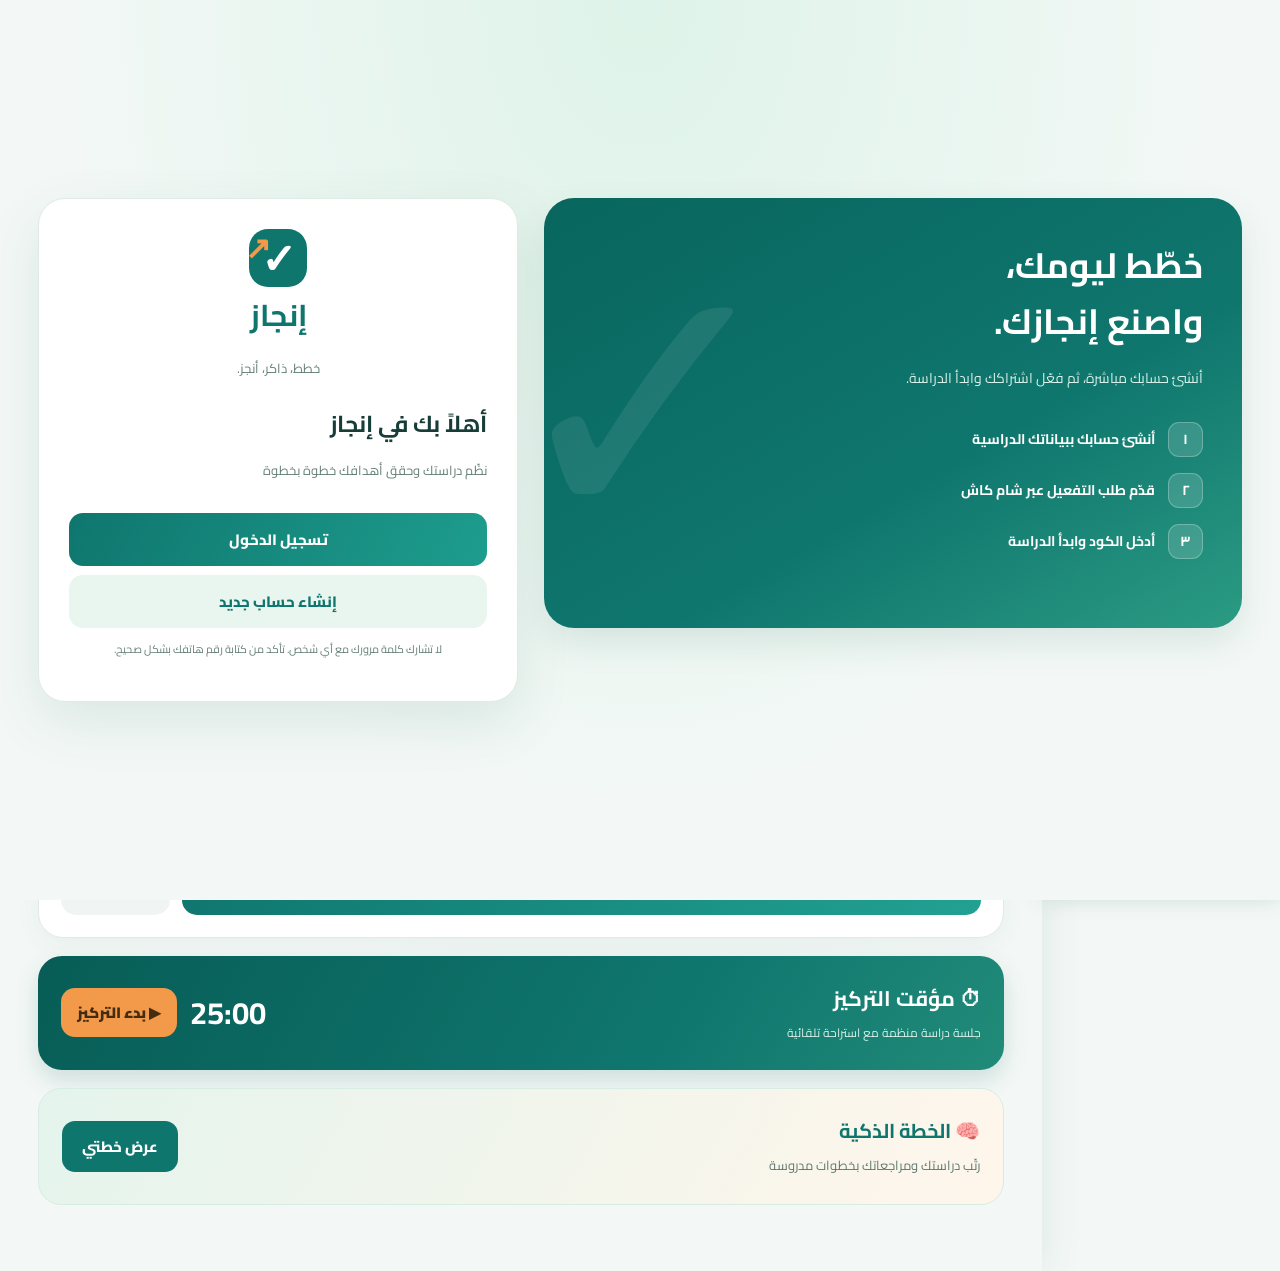
==== student/index.html @ 904d285f "Replace student username and email fields with Syrian +963 phone and remove confirm password" ====
<!doctype html>
<html lang="ar" dir="rtl"><head><meta charset="utf-8"><meta name="viewport" content="width=device-width,initial-scale=1"><meta name="theme-color" content="#0F766E"><title>إنجاز — الطلاب</title><link rel="preconnect" href="https://fonts.googleapis.com"><link rel="preconnect" href="https://fonts.gstatic.com" crossorigin><link href="https://fonts.googleapis.com/css2?family=Cairo:wght@400;500;600;700;800;900&display=swap" rel="stylesheet"><style>
:root{--green:#0f766e;--dark:#064c48;--orange:#f2994a;--bg:#f3f8f6;--ink:#173c38;--muted:#718783;--line:#e5eeea}*{box-sizing:border-box}body{margin:0;background:var(--bg);color:var(--ink);font-family:Cairo,Tahoma,sans-serif}button,input,select{font:inherit}button{cursor:pointer}button:disabled{opacity:.55;cursor:not-allowed}.shell{max-width:1180px;margin:auto;padding-bottom:112px}.hero{background:linear-gradient(128deg,#063f43,#0f766e 72%,#178b7e);color:white;padding:26px 28px 112px;position:relative;overflow:hidden;border-radius:0 0 42px 42px}.hero:before,.hero:after{content:"";position:absolute;border:1px solid #ffffff1c;border-radius:50%;width:340px;height:340px;left:-100px;top:-185px}.hero:after{width:240px;height:240px;left:12%;top:95px}.hero-top,.hero-mid,.section-head,.task,.nav,.nav-item,.quick,.quick-card,.stats,.stat-cell,.actions,.brand,.top-actions{display:flex;align-items:center}.hero-top,.hero-mid,.section-head{justify-content:space-between}.hero-top{position:relative;z-index:1}.brand{gap:12px}.brand-mark{width:60px;height:60px;background:#ffffff17;border-radius:17px;display:grid;place-items:center}.brand-mark svg{width:48px;height:48px}.brand h1{font-size:32px;line-height:1.1;margin:0;font-weight:900}.brand p{margin:2px 0 0;font-size:12px;color:#d6f4ed}.top-actions{gap:10px}.round-btn{width:43px;height:43px;border:1px solid #ffffff42;background:#ffffff1c;color:white;border-radius:15px;font-size:21px;position:relative}.dot{position:absolute;top:8px;right:9px;width:8px;height:8px;background:#ff785e;border-radius:50%}.hero-mid{position:relative;z-index:1;margin-top:26px}.hero-mid h2{font-size:24px;margin:0}.hero-mid p{margin:4px 0 0;color:#d6eee8;font-size:14px}.hero-illus{font-size:62px;filter:drop-shadow(0 7px 8px #003b3a66)}.content{padding:0 22px}.stats-card{position:relative;margin:-80px 0 22px;background:white;border-radius:26px;box-shadow:0 15px 40px #003f3a16;padding:25px 18px;display:grid;grid-template-columns:1.2fr repeat(3,1fr);align-items:center;gap:10px}.progress{display:flex;align-items:center;gap:15px}.ring{--p:0;background:conic-gradient(var(--green) calc(var(--p)*1%),#e5f0ed 0);width:105px;height:105px;flex-shrink:0;border-radius:50%;display:grid;place-items:center}.ring:before{content:attr(data-label);width:79px;height:79px;border-radius:50%;background:white;display:grid;place-items:center;color:var(--green);font-size:23px;font-weight:900}.progress strong{font-size:16px}.stat-cell{flex-direction:column;justify-content:center;border-right:1px solid var(--line);gap:2px}.stat-cell strong{font-size:26px;color:var(--dark)}.stat-cell span{font-size:12px;color:var(--muted)}.quick{gap:13px;margin:22px 0}.quick-card{border:0;flex:1;min-width:0;border-radius:22px;padding:17px 12px;gap:12px;text-align:right;color:var(--ink);box-shadow:0 6px 16px #184c4410}.quick-card .emoji{width:48px;height:48px;border-radius:15px;display:grid;place-items:center;background:#ffffffaa;font-size:24px}.quick-card b{font-size:15px}.quick-card small{display:block;font-size:11px;color:#5e7771}.blue{background:#e8f1ff}.mint{background:#e3f5e9}.peach{background:#fff0df}.lavender{background:#f0eaff}.panel{background:white;border-radius:25px;padding:23px;box-shadow:0 6px 23px #184c440d;margin-bottom:18px}.section-head{gap:10px;margin-bottom:17px}.section-head h2{margin:0;font-size:20px}.text-btn{background:none;border:0;color:#7459c6;font-size:13px;font-weight:800}.subline{color:var(--muted);font-size:13px;margin:0 0 13px}.task{gap:12px;padding:12px 0;border-bottom:1px solid #eef3f1}.task-icon{width:43px;height:43px;display:grid;place-items:center;border-radius:13px;background:#e9f3f1;font-size:21px}.task-body{flex:1;min-width:0}.task-body b{display:block;font-size:14px}.task-body small{color:var(--muted);font-size:11px}.pill{font-size:10px;color:#307eb2;background:#e8f4ff;padding:5px 9px;border-radius:99px;white-space:nowrap}.pill.review{color:#bf7339;background:#fff0df}.check{width:22px;height:22px;accent-color:var(--green);cursor:pointer}.actions{gap:12px;margin-top:19px}.primary,.secondary{border:0;border-radius:15px;padding:13px 18px;font-weight:800}.primary{background:linear-gradient(110deg,#7960d8,#9d78e5);color:white;flex:1}.secondary{background:#f0f5f3;color:var(--green)}.smart{background:linear-gradient(110deg,#07514f,#128779);border-radius:23px;color:white;padding:23px;display:flex;align-items:center;justify-content:space-between;gap:16px;margin-bottom:22px}.smart h2{margin:0;font-size:20px}.smart p{margin:4px 0;color:#d9f3ee;font-size:13px}.smart button{background:white;color:var(--green);border:0;padding:11px 20px;border-radius:13px;font-weight:800;white-space:nowrap}.nav{position:fixed;z-index:10;bottom:12px;left:50%;transform:translateX(-50%);max-width:920px;width:calc(100% - 24px);background:#064e49;border-radius:22px;padding:10px;box-shadow:0 10px 35px #053c3b4a;justify-content:space-around}.nav-item{border:0;background:none;color:#c8e2db;flex-direction:column;gap:2px;min-width:0;padding:5px 8px;border-radius:12px;font-size:11px}.nav-item i{font-style:normal;font-size:22px}.nav-item.active{color:#ffb56d;background:#ffffff12}.hidden{display:none!important}.page-head{display:flex;justify-content:space-between;align-items:center;gap:12px;margin:18px 0}.page-head h2{margin:0}.back{background:#e3eeea;color:var(--green);border:0;border-radius:12px;padding:8px 13px}.subjects-grid{display:grid;grid-template-columns:repeat(2,minmax(0,1fr));gap:14px}.subject-card{background:white;border:1px solid var(--line);border-radius:20px;padding:20px;text-align:right;box-shadow:0 4px 14px #184c440a}.subject-card b{display:block;font-size:18px}.subject-card small{color:var(--muted)}.bar{height:9px;background:#e8f1ed;border-radius:9px;overflow:hidden;margin-top:14px}.bar span{display:block;height:100%;background:var(--green);border-radius:9px}.empty{padding:22px;text-align:center;color:var(--muted);background:#f6faf8;border-radius:15px}.field{width:100%;padding:12px;border:1px solid #d7e6df;border-radius:13px;margin:7px 0;background:white}.auth{max-width:480px;margin:24px auto}.auth .primary{width:100%;background:var(--green)}.auth .secondary{width:100%}.message{padding:12px;border-radius:12px;color:#a5372d;background:#fff1ef;margin:12px 0}.info{font-size:12px;color:var(--muted)}.notice{background:#fff8eb;border:1px solid #f4dfbd;border-radius:14px;padding:13px;font-size:13px;color:#8a6532;margin-bottom:16px}.tag{display:inline-block;background:#e8f5ef;color:var(--green);border-radius:8px;padding:3px 8px;font-size:11px}.lesson-actions{display:flex;gap:8px;align-items:center}.mini{border:0;background:var(--green);color:white;padding:8px 12px;border-radius:10px;font-size:12px}.timer{text-align:center;font-size:56px;font-weight:900;color:var(--green);font-variant-numeric:tabular-nums}.timer-actions{display:flex;gap:8px;justify-content:center}.timer-actions button{flex:1;max-width:200px}.mini-select{max-width:100%;padding:8px;border:1px solid var(--line);border-radius:10px;background:white}.more-grid{display:grid;gap:12px}.more-grid button{text-align:right;background:white;border:1px solid var(--line);padding:15px;border-radius:15px;color:var(--ink)}@media(max-width:720px){.hero{padding:18px 18px 110px;border-radius:0 0 30px 30px}.brand h1{font-size:27px}.hero-mid h2{font-size:19px}.hero-illus{font-size:43px}.content{padding:0 14px}.stats-card{grid-template-columns:repeat(3,1fr);padding:18px 10px;gap:16px}.progress{grid-column:1/-1;justify-content:center}.stat-cell{border-right:0;border-left:1px solid var(--line)}.stat-cell:last-child{border:0}.stat-cell strong{font-size:21px}.quick{gap:8px}.quick-card{flex-direction:column;text-align:center;padding:12px 4px;gap:5px;border-radius:16px}.quick-card .emoji{width:39px;height:39px;font-size:20px}.quick-card b{font-size:11px}.quick-card small{font-size:9px}.panel{padding:17px}.smart{padding:17px}.smart h2{font-size:17px}.smart button{padding:10px}.nav-item{padding:5px 2px;font-size:9px}.nav-item i{font-size:19px}}@media(max-width:390px){.quick-card b{font-size:10px}.smart{flex-wrap:wrap}.subjects-grid{grid-template-columns:1fr}}
body.dark-mode{--bg:#142a29;--ink:#e9f4ef;--muted:#a5bbb4;--line:#36534d;background:#142a29;color:#e9f4ef}body.dark-mode .panel,body.dark-mode .stats-card,body.dark-mode .subject-card,body.dark-mode .more-grid button{background:#213c38;color:#e9f4ef;border-color:#36534d}body.dark-mode .ring:before{background:#213c38}body.dark-mode .empty{background:#29443f;color:#b7cbc3}body.dark-mode .stat-cell strong{color:#e9f4ef}body.dark-mode .task{border-color:#36534d}body.dark-mode .secondary{background:#33544e;color:#d2f4e8}body.dark-mode .field{background:#29443f;color:#e9f4ef}

/* Enjaz design system — faithful structure, official emerald/orange palette */
:root{--green:#0F766E;--dark:#075b55;--orange:#F2994A;--bg:#F3F8F6;--ink:#183b38;--muted:#718983;--line:#dfeae6}
body{background:radial-gradient(ellipse at 50% 0,#e4f3ed 0,#f3f8f6 60%);font-size:15px}
.shell{max-width:780px;min-height:100vh;background:transparent;padding-bottom:120px}
.hero{background:linear-gradient(132deg,#075e58,#0F766E 58%,#198e7e);padding:20px 28px 45px;border-radius:0 0 36px 36px;min-height:218px;overflow:visible}
.hero:before,.hero:after{pointer-events:none}
.hero-top{height:62px;justify-content:center}
.hero-top .brand{position:absolute;left:50%;transform:translateX(-50%);flex-direction:row;gap:8px;white-space:nowrap}
.brand-mark{width:46px;height:46px;background:none}
.brand-mark svg{width:43px;height:43px}
.brand h1{font-size:31px}
.brand p{font-size:10px}
.top-actions{width:100%;justify-content:space-between;flex-direction:row}
.round-btn{background:#ffffff22;border:1px solid #ffffff36;border-radius:14px;width:45px;height:45px;box-shadow:0 4px 14px #064f4733}
.hero-mid{margin-top:24px;gap:12px;min-height:115px}
.hero-mid .progress{order:0;flex:0 0 auto;gap:0}
.hero-mid .progress>div:last-child{display:none}
.hero-mid .ring{width:124px;height:124px;background:conic-gradient(var(--orange) calc(var(--p)*1%),#ffffff40 0);box-shadow:0 0 0 9px #ffffff12}
.hero-mid .ring:before{width:98px;height:98px;background:#ffffff;color:var(--green);font-size:29px}
.hero-copy{flex:1;text-align:center}
.hero-mid h2{font-size:25px;line-height:1.5}
.hero-mid p{font-size:12px}
.hero-illus{order:2;font-size:62px}
.content{padding:0 18px}
.stats-card{margin:-16px 0 18px;border-radius:24px;padding:20px 12px;grid-template-columns:repeat(3,1fr);box-shadow:0 8px 25px #075b5519;border:1px solid #e2eee8;position:relative}
.stat-cell{border-right:0;border-left:1px solid var(--line)}
.stat-cell:last-child{border-left:0}
.stat-cell strong{color:var(--green);font-size:26px}
.stat-cell span{font-size:12px}
.quick{gap:10px;display:grid;grid-template-columns:repeat(4,minmax(0,1fr));margin:18px 0}
.quick-card{display:flex;flex-direction:column;justify-content:center;text-align:center;gap:7px;min-height:108px;padding:12px 6px;border-radius:21px;border:1px solid #ffffff;box-shadow:0 5px 14px #075b550d}
.quick-card .emoji{width:44px;height:44px;font-size:23px}
.quick-card b{font-size:13px}
.quick-card small{font-size:10px}
.blue{background:#e7f3fb}.mint{background:#e3f5ec}.peach{background:#fff1df}.lavender{background:#eaf4f0}
.panel{border:1px solid #e1eae8;border-radius:25px;box-shadow:0 7px 24px #0b564b0e;padding:22px;margin-bottom:18px}
.section-head h2{color:var(--green);font-size:22px}
.text-btn{color:var(--green)}
.today-metrics{display:grid;grid-template-columns:repeat(3,minmax(0,1fr));gap:9px;margin:14px 0 16px}
.today-metric{background:#e6f6ee;padding:13px 6px;border-radius:16px;text-align:center;color:#096b53}
.today-metric:nth-child(2){background:#e5f2fc;color:#1676a3}
.today-metric:nth-child(3){background:#fff0e2;color:#aa6c2a}
.today-metric strong{display:block;font-size:25px;line-height:1.3}
.today-metric span{font-size:12px}
.task{gap:11px;padding:15px 9px;border-radius:16px;border:1px solid #e9efed;margin-bottom:10px;background:#f8fbfa;flex-wrap:wrap}
.task-icon{background:#e1f2ed;color:var(--green)}
.task-body b{font-size:15px}
.task-body small{font-size:12px}
.pill{background:#e3f5ed;color:var(--green)}
.pill.review{background:#fff0df;color:#9b622c}
.primary{background:linear-gradient(110deg,#0F766E,#22a193)}
.focus-banner{background:linear-gradient(120deg,#075d56,#0f766e 65%,#218b79);border-radius:24px;color:white;padding:23px;display:flex;align-items:center;justify-content:space-between;gap:15px;margin:18px 0;box-shadow:0 10px 25px #075b5528}
.focus-banner h2{margin:0;font-size:21px}
.focus-banner p{margin:3px 0;font-size:12px;color:#d7f1e8}
.focus-actions{display:flex;align-items:center;gap:13px}
.focus-actions strong{font-size:31px;white-space:nowrap}
.focus-actions button{border:0;background:var(--orange);color:#432c0f;padding:10px 16px;border-radius:14px;font-weight:900;white-space:nowrap}
.smart{background:linear-gradient(120deg,#e4f4ed,#fff6eb);color:var(--green);border:1px solid #d7ece3}
.smart p{color:#5d7970}.smart button{background:var(--green);color:white}
.nav{bottom:0;width:100%;max-width:780px;border-radius:25px 25px 0 0;padding:13px 10px calc(13px + env(safe-area-inset-bottom));background:linear-gradient(110deg,#07534e,#0F766E);box-shadow:0 -5px 24px #064c4838;gap:3px}
.nav-item{flex:1;gap:4px;min-height:65px;border-radius:17px;color:#e2f6ef;font-size:12px;font-weight:800;justify-content:center}
.nav-item i{width:27px;height:27px;display:block}
.nav-item svg{width:27px;height:27px}
.nav-item.active{color:white;background:linear-gradient(130deg,#e89a4c,#f2aa5f);box-shadow:0 3px 12px #082f2b30}
.nav-item.active svg{stroke:#fff}
body[data-page="home"] .hero{background:linear-gradient(160deg,#e9f6f0,#f7fbf9);color:var(--green);border-radius:0 0 36px 36px}
body[data-page="home"] .brand h1{color:var(--green)}
body[data-page="home"] .brand p{color:#60857b}
body[data-page="home"] .round-btn{color:var(--green);background:#fff;border-color:#e2efe9}
body[data-page="home"] .hero-mid p{color:#5e8478}
body[data-page="home"] .ring{box-shadow:0 0 0 9px #0f766e0c;background:conic-gradient(var(--green) calc(var(--p)*1%),#dbe9e5 0)}
body[data-page="home"] .hero-mid{margin-top:32px}
body:not([data-page="home"]) .hero-mid{min-height:72px;margin-top:16px}
body:not([data-page="home"]) .hero-mid .progress{display:none}
body:not([data-page="home"]) .hero-copy{text-align:right}
body:not([data-page="home"]) .hero-illus{font-size:42px}
body:not([data-page="home"]) .hero{min-height:195px}
body:not([data-page="home"]) .content{margin-top:-15px;position:relative}
body:not([data-page="home"]) .page-head{display:none}
.page-head h2{color:var(--green)}
.subjects-grid{display:grid;grid-template-columns:1fr;gap:13px}
.subject-card{width:100%;display:grid;grid-template-columns:68px 1fr 38px;align-items:center;gap:7px 13px;min-height:115px;border-radius:24px;padding:15px 18px;border:1px solid #e2eae8}
.subject-card>span:first-child{grid-row:1/3;display:grid;place-items:center;width:62px;height:62px;background:#e1f3ec;border-radius:17px}
.subject-card b{grid-column:2;grid-row:1;font-size:19px}
.subject-card small{grid-column:2;grid-row:2;font-size:12px}
.subject-card .bar{grid-column:2/4;grid-row:3;margin:2px 0 0;height:11px}
.subject-card:after{content:'‹';grid-column:3;grid-row:1/3;font-size:35px;color:var(--green)}
.subject-card:nth-child(4n+2)>span:first-child{background:#e8f3ff}
.subject-card:nth-child(4n+3)>span:first-child{background:#fff0df}
.subject-card:nth-child(4n+4)>span:first-child{background:#e7f6ee}
.subject-card .bar span{background:linear-gradient(90deg,var(--orange),var(--green))}
.panel h3{font-size:19px;color:var(--green)}
.mini{background:var(--green)}
.settings-list{display:grid;gap:12px}
.setting-row{width:100%;display:flex;align-items:center;gap:13px;text-align:right;background:white;border:1px solid #e3ece9;border-radius:20px;padding:16px 14px;color:var(--ink);box-shadow:0 4px 15px #0b564b10}
.setting-row .setting-icon{width:49px;height:49px;display:grid;place-items:center;background:#e8f6ef;color:var(--green);font-size:24px;border-radius:16px}
.setting-row .setting-content{flex:1}
.setting-row b{font-size:17px;display:block}
.setting-row small{font-size:12px;color:var(--muted)}
.setting-row .chevron{font-size:27px;color:var(--green)}
.setting-row:nth-child(3n+2) .setting-icon{background:#fff0df;color:#ba7228}
.setting-row:nth-child(3n+3) .setting-icon{background:#e6f1fb;color:#2879a5}
.settings-logout{width:100%;padding:15px;margin-top:14px;border-radius:16px;border:1px solid #f1c8bf;background:#fff0ee;color:#ae4034;font-size:17px;font-weight:800}
.review-tabs,.plan-tabs{display:grid;grid-template-columns:repeat(2,1fr);gap:8px;background:#eaf2ef;border-radius:17px;padding:6px;margin-bottom:18px}
.plan-tabs{grid-template-columns:repeat(3,1fr)}
.review-tabs button,.plan-tabs button{border:0;background:transparent;border-radius:13px;padding:11px 5px;font-weight:800;color:var(--muted)}
.review-tabs button.selected,.plan-tabs button.selected{background:var(--green);color:white}
.review-card{background:#fff;border:1px solid #e0ebe7;border-right:5px solid var(--green);border-radius:21px;padding:17px;margin-bottom:13px;box-shadow:0 5px 14px #064c4810}
.review-card h3{margin:0 0 5px;color:var(--ink)}
.review-card p{font-size:12px;color:var(--muted);margin:2px 0 12px}
.review-card .review-card-actions{display:flex;gap:9px;align-items:center;flex-wrap:wrap}
.review-card .review-card-actions select{flex:1;min-width:145px}
.review-card .mini{flex:1;min-width:100px}
.stats-overview{display:grid;grid-template-columns:repeat(2,1fr);gap:12px;margin-bottom:18px}
.stats-tile{background:#e3f4ec;border-radius:21px;padding:18px;text-align:center}
.stats-tile:nth-child(2){background:#e5f2fc}
.stats-tile:nth-child(3){background:#fff0e1}
.stats-tile:nth-child(4){background:#edf4ed}
.stats-tile b{display:block;font-size:28px;color:var(--green)}
.stats-tile small{font-size:12px;color:var(--ink)}
.week-bars{display:flex;align-items:end;gap:9px;height:145px;padding:12px 5px 0;border-bottom:2px solid #d6e7df}
.week-bar{flex:1;display:flex;flex-direction:column;align-items:center;justify-content:end;height:100%;gap:5px}
.week-bar .column{background:linear-gradient(0deg,#0F766E,#f2aa5f);border-radius:9px 9px 0 0;width:65%;min-height:5px}
.week-bar small{font-size:10px;white-space:nowrap}
@media(min-width:780px){.shell{box-shadow:0 0 40px #0a58491b}.nav{border-radius:24px 24px 0 0}}
@media(max-width:560px){.hero{padding:13px 16px 36px;min-height:205px}.hero-top{height:54px}.brand-mark{width:38px;height:38px}.brand-mark svg{width:35px;height:35px}.brand h1{font-size:25px}.brand p{font-size:8px}.round-btn{width:41px;height:41px}.hero-mid{gap:7px;margin-top:23px}.hero-mid .ring{width:89px;height:89px}.hero-mid .ring:before{width:68px;height:68px;font-size:20px}.hero-mid h2{font-size:19px}.hero-mid p{font-size:10px}.hero-illus{font-size:44px}.content{padding:0 12px}.stats-card{padding:14px 7px}.stat-cell strong{font-size:21px}.stat-cell span{font-size:10px}.panel{padding:17px}.task{padding:12px 8px}.task-body b{font-size:13px}.task-body small{font-size:11px}.quick-card{min-height:92px;padding:10px 2px}.quick-card .emoji{width:38px;height:38px}.quick-card b{font-size:11px}.quick-card small{font-size:9px}.focus-banner{padding:15px;flex-wrap:wrap}.focus-banner h2{font-size:18px}.focus-actions strong{font-size:24px}.nav{padding:10px 4px calc(10px + env(safe-area-inset-bottom))}.nav-item{font-size:10px;padding:5px 2px;min-height:60px}.nav-item svg{width:23px;height:23px}.nav-item i{width:23px;height:23px}.setting-row b{font-size:15px}.setting-row small{font-size:11px}}
@media(max-width:360px){.hero-illus{font-size:32px}.hero-mid .ring{width:77px;height:77px}.hero-mid .ring:before{width:59px;height:59px}.hero-mid h2{font-size:16px}.nav-item{font-size:9px}}
body.dark-mode .setting-row,body.dark-mode .review-card{background:#213c38;border-color:#36534d;color:#e9f4ef}
body.dark-mode .review-card h3,body.dark-mode .setting-row b{color:#e9f4ef}
body.dark-mode .task{background:#29443f}
</style><style id="student-auth-style">
#authGate{position:fixed;inset:0;z-index:1000;background:linear-gradient(155deg,#e8f6ef,#f8fbfa);display:flex;align-items:center;justify-content:center;padding:18px;overflow:auto}
#authGate.hidden{display:none}
.auth-card{width:min(100%,440px);background:#fff;border-radius:26px;padding:28px 22px;box-shadow:0 18px 55px #0f766e22;text-align:right}
.auth-card h1{text-align:center;color:#0f766e;margin:0}.auth-card p{text-align:center;color:#647f76;font-size:13px}
.auth-card label{display:block;margin-top:12px;font-weight:800;font-size:13px}
.auth-card input,.auth-card select{width:100%;padding:12px;border:1px solid #d5e5df;border-radius:12px;background:#fff;margin-top:5px}
.auth-card button{border:0;border-radius:12px;padding:12px;font-weight:800}
.auth-primary{background:#0f766e;color:#fff;width:100%;margin-top:18px}
.auth-switch{background:#e9f5ef;color:#0f766e;width:100%;margin-top:9px}
#authError{color:#b53e36;font-size:13px;min-height:20px}
</style><style id="enjaz-android-responsive">
/* Android phone layout and accessibility corrections */
html{width:100%;max-width:100%;overflow-x:clip;-webkit-text-size-adjust:100%}
body{width:100%;min-width:0;max-width:100%;overflow-x:clip}
.shell,.content,.panel,.stats-card,.task,.quick,.smart,.page-head,.hero,.hero-top,.hero-mid{min-width:0;max-width:100%}
input,textarea,select{max-width:100%;min-width:0;font-size:16px}
button{touch-action:manipulation;min-height:40px}
.table-wrap{max-width:100%;overflow-x:auto;-webkit-overflow-scrolling:touch}
.nav{bottom:calc(8px + env(safe-area-inset-bottom,0px));max-width:calc(100vw - 16px);width:calc(100% - 16px);gap:2px;padding:7px 4px}
.nav-item{flex:1 1 0;padding:7px 2px;min-width:0;white-space:normal;line-height:1.4}
.nav-item i{font-size:21px}
.shell{padding-bottom:calc(108px + env(safe-area-inset-bottom,0px))}
#authGate{padding:calc(12px + env(safe-area-inset-top,0px)) 12px calc(12px + env(safe-area-inset-bottom,0px));align-items:safe center}
.auth-card{max-height:calc(100dvh - 24px);overflow-y:auto;overscroll-behavior:contain}
@media(max-width:600px){
.hero{border-radius:0 0 25px 25px}
.hero-top,.hero-mid{gap:8px}
.top-actions{gap:5px;flex-shrink:0}
.brand{min-width:0;gap:6px}
.brand h1{font-size:clamp(20px,6vw,26px)}
.brand p{font-size:10px}
.round-btn{width:38px;height:38px;flex-shrink:0}
.stats-card{grid-template-columns:repeat(3,minmax(0,1fr));gap:8px;margin-top:-32px}
.progress{grid-column:1/-1}
.stat-cell{min-width:0;text-align:center}
.stat-cell strong{font-size:clamp(17px,5vw,23px)}
.stat-cell span{font-size:10px;overflow-wrap:anywhere}
.quick{display:grid;grid-template-columns:repeat(2,minmax(0,1fr));gap:9px}
.quick-card{width:100%;min-width:0}
.quick-card small,.task-body small{overflow-wrap:anywhere}
.smart{flex-wrap:wrap}
.smart button{white-space:normal}
.subjects-grid{grid-template-columns:repeat(2,minmax(0,1fr))}
.actions{flex-wrap:wrap}
.page-head{flex-wrap:wrap}
}
@media(max-width:360px){.subjects-grid{grid-template-columns:1fr}.nav-item{font-size:10px}}
</style>
<style id="enjaz-mobile-fit-v2">
/* Phone-first sizing without changing student data or navigation logic. */
html{font-size:16px;text-size-adjust:100%;-webkit-text-size-adjust:100%}
body{overflow-wrap:break-word}
@media(max-width:600px){
.shell{width:100%;max-width:100%;padding-bottom:calc(105px + env(safe-area-inset-bottom,0px))}
.hero{width:100%;padding:14px clamp(12px,4vw,20px) 48px}
.hero-top,.hero-mid{min-width:0;gap:8px}
.brand{min-width:0;gap:8px}
.brand h1{font-size:clamp(21px,6vw,27px)}
.brand p{font-size:clamp(9px,2.6vw,12px)}
.top-actions{flex:0 0 auto;gap:6px}
.hero-mid h2{font-size:clamp(18px,5vw,24px);line-height:1.45}
.hero-mid p{font-size:clamp(11px,3vw,14px)}
.content{width:100%;padding-inline:clamp(10px,3.5vw,16px)}
.stats-card{width:100%;grid-template-columns:repeat(3,minmax(0,1fr));gap:8px;padding:14px 10px;margin-top:-30px}
.progress{grid-column:1/-1;min-width:0}
.stat-cell{min-width:0}
.stat-cell strong{font-size:clamp(18px,5vw,24px)}
.stat-cell span{font-size:clamp(10px,2.7vw,12px)}
.panel,.review-card{width:100%;max-width:100%;padding:clamp(14px,4vw,20px);border-radius:19px}
.section-head h2,.panel h3{font-size:clamp(17px,4.6vw,21px)}
.quick{display:grid;grid-template-columns:repeat(2,minmax(0,1fr));gap:10px}
.quick-card{min-width:0;width:100%;padding:12px 8px}
.quick-card b{font-size:clamp(12px,3.3vw,15px)}
.quick-card small{font-size:clamp(10px,2.7vw,12px)}
.task,.focus-banner,.smart{min-width:0;max-width:100%}
.task-body{min-width:0}
.task-body b{overflow-wrap:anywhere}
.subjects-grid{grid-template-columns:minmax(0,1fr)}
.subject-card{grid-template-columns:clamp(48px,14vw,68px) minmax(0,1fr) 22px;gap:8px;padding:13px}
.subject-card>span:first-child{width:100%;height:auto;aspect-ratio:1}
.subject-card b{font-size:clamp(15px,4.3vw,19px);overflow-wrap:anywhere}
.setting-row{min-width:0;padding:13px 11px}
.setting-row .setting-content{min-width:0}
.nav{position:fixed;left:8px;right:8px;bottom:calc(6px + env(safe-area-inset-bottom,0px));transform:none!important;width:calc(100% - 16px);max-width:none;box-sizing:border-box;padding:7px 4px;gap:2px;direction:rtl;justify-content:space-between;overflow:hidden}
.nav-item{min-width:0;min-height:56px;font-size:clamp(9px,2.6vw,12px);line-height:1.35}
.nav-item svg{width:clamp(20px,5.7vw,26px);height:clamp(20px,5.7vw,26px)}
}
@media(max-width:360px){.top-actions{gap:3px}.round-btn{width:35px;height:35px}.brand-mark{width:34px;height:34px}}
</style><style id="enjaz-desktop-layout-v1">
/* Desktop-only student workspace. Mobile layout stays unchanged. */
@media (min-width: 1100px) {
  body { overflow-x: hidden; }
  .shell { max-width: none; width: calc(100% - 238px); margin: 0 238px 0 0; padding-bottom: 44px; min-height: 100vh; }
  .hero { border-radius: 0 0 32px 32px; padding-inline: clamp(28px,4vw,76px); }
  .content { max-width: 1450px; margin-inline: auto; padding-inline: clamp(24px,3vw,52px); }
  .nav { position: fixed !important; inset: 0 0 0 auto !important; right: 0 !important; left: auto !important; bottom: 0 !important; top: 0 !important; transform: none !important; width: 238px !important; max-width: 238px !important; height: 100vh; border-radius: 0; display: flex; flex-direction: column; align-items: stretch; justify-content: flex-start; gap: 8px; padding: 38px 13px; overflow-y: auto; }
  .nav:before { content: 'إنجاز'; display: block; text-align: center; color: white; font-size: 29px; font-weight: 900; margin-bottom: 28px; }
  .nav-item { display: flex; flex-direction: row; justify-content: flex-start; gap: 13px; width: 100%; min-height: 53px; padding: 11px 16px; text-align: right; font-size: 14px; }
  .nav-item i { display: inline-flex; align-items: center; justify-content: center; width: 27px; }
  .nav-item:hover { background: #ffffff1c; color: white; }
  .subjects-grid { grid-template-columns: repeat(3,minmax(0,1fr)); }
}
@media (min-width: 1500px) {
  .subjects-grid { grid-template-columns: repeat(4,minmax(0,1fr)); }
}
</style><style>
.auth-card{width:min(100%,530px);max-height:calc(100dvh - 28px);overflow-y:auto;padding:28px 26px;scrollbar-width:thin}
.auth-card h2{text-align:center;font-size:21px;color:#174f49;margin:15px 0 10px}.auth-stage.hidden,#authRegisterFields.hidden,#authPhoneBox.hidden,#authLegacyBox.hidden,#authLegacyToggle.hidden{display:none!important}
.enjaz-auth-logo{text-align:center}.enjaz-auth-symbol{display:inline-flex;align-items:center;justify-content:center;position:relative;background:#e4f5ed;color:#0f766e;border-radius:23px;width:65px;height:65px;font-size:42px;font-weight:900}
.enjaz-auth-symbol i{position:absolute;left:-4px;top:-10px;font-style:normal;color:#f2994a;font-size:31px}
.auth-avatar{margin:12px auto 8px;width:74px;height:74px;border-radius:50%;background:#e8f6ef;display:grid;place-items:center;font-size:36px}
.auth-phone{display:flex;align-items:center;gap:10px;direction:ltr;background:#fbfdfc;border:1px solid #d7e6df;border-radius:13px;padding:0 13px;min-height:47px}
.auth-phone:focus-within{border-color:#0f766e;box-shadow:0 0 0 3px #0f766e17}
.auth-phone .country-code{color:#0f766e;font-weight:800;white-space:nowrap;font-size:15px;direction:ltr}
#authGate .auth-card .auth-phone input{min-width:0;flex:1;border:0;background:transparent;box-shadow:none;outline:none;direction:ltr;text-align:left;letter-spacing:.6px;padding-left:0}
.auth-phone-hint{font-size:11px!important;color:#61736d;margin:4px 0 12px}
.auth-legacy-toggle{border:0;background:transparent;color:#0f766e;text-decoration:underline;font-size:12px;margin:2px 0 8px;cursor:pointer}
.auth-two{display:grid;grid-template-columns:1fr 1fr;gap:12px}.auth-password{display:flex;align-items:center;gap:7px}.auth-password input{min-width:0;flex:1}.auth-password button,.payment-number button{border:0;background:#e5f5ed;color:#0f766e;border-radius:10px;padding:10px}
.auth-error{color:#b42318!important;min-height:19px}.auth-back{background:transparent!important;color:#667c75;width:100%;margin-top:8px}.auth-disclaimer{font-size:11px!important}
#subscriptionGate{position:fixed;inset:0;z-index:1100;background:linear-gradient(145deg,#e8f6ef,#fff9f0);display:flex;align-items:center;justify-content:center;padding:14px;overflow:auto}
#subscriptionGate.hidden{display:none}.payment-card{text-align:right}.payment-card label{display:block;margin-top:14px;font-weight:800}.payment-price{background:#e6f6ef;color:#08695d;padding:14px;border-radius:13px;text-align:center;font-weight:900}
.payment-number{display:flex;align-items:center;justify-content:space-between;gap:12px;background:#f3f8f6;padding:12px;border-radius:12px;direction:ltr}
.payment-number strong{overflow-wrap:anywhere}.payment-qr{display:block;max-width:230px;max-height:230px;margin:15px auto;border-radius:13px;object-fit:contain}.payment-status{background:#fff7e8;padding:12px;border-radius:12px}
.payment-help{font-size:12px!important}
</style>
<style id="enjaz-registration-published-design">
/* Registration/activation visual system adapted from the approved standalone preview.
   Real student authentication and subscription APIs remain unchanged. */
#authGate{display:grid;grid-template-columns:minmax(0,1fr) minmax(340px,480px);align-content:center;align-items:start;gap:26px;max-width:none;padding:clamp(16px,3vw,46px);background:radial-gradient(ellipse at 50% 0%,#def3e9,#f3f8f6 66%);overflow-y:auto}
#authGate .auth-journey{grid-column:1;grid-row:1;background:linear-gradient(150deg,#08665e,#0f766e 60%,#2b9b83);color:#fff;border-radius:30px;padding:clamp(24px,3vw,42px);min-height:430px;position:relative;overflow:hidden;box-shadow:0 15px 36px #0a55431c}
#authGate .auth-journey:after{content:'✓';position:absolute;bottom:-100px;left:-45px;font-size:350px;opacity:.08;pointer-events:none}
#authGate .auth-journey h2{font-size:clamp(25px,3vw,35px);line-height:1.6;margin:0 0 15px;color:#fff}
#authGate .auth-journey p{font-size:14px;color:#d7f2e9;line-height:2;max-width:560px}
#authGate .auth-journey-steps{display:grid;gap:16px;margin-top:30px}
#authGate .auth-journey-step{display:flex;align-items:center;gap:13px;font-weight:700;font-size:14px}
#authGate .auth-journey-step span{display:grid;place-items:center;width:35px;height:35px;flex:0 0 35px;background:#ffffff25;border:1px solid #ffffff40;border-radius:11px}
#authGate>.auth-card{grid-column:2;grid-row:1;width:100%;max-width:480px;margin:auto;max-height:calc(100dvh - 52px);padding:30px;border:1px solid #dfebe5;border-radius:27px;box-shadow:0 20px 55px #0a55431a}
#authGate .enjaz-auth-logo{margin-bottom:22px}
#authGate .enjaz-auth-symbol{background:#0f766e;color:#fff;border-radius:19px;width:58px;height:58px}
#authGate .auth-card h2{text-align:right;color:#173d39;font-size:23px;margin:8px 0 12px}
#authGate .auth-card p{line-height:1.85}
#authGate .auth-card input,#authGate .auth-card select{background:#fbfdfc;border:1px solid #d7e6df;border-radius:13px;min-height:47px}
#authGate .auth-card input:focus,#authGate .auth-card select:focus{outline:none;border-color:#0f766e;box-shadow:0 0 0 3px #0f766e17}
#authGate .auth-primary,#subscriptionGate .auth-primary{background:linear-gradient(115deg,#0f766e,#1d9d8d);border-radius:14px;min-height:48px}
#authGate .auth-switch,#subscriptionGate .auth-switch{border-radius:14px;min-height:46px}
#authGate .auth-avatar{width:65px;height:65px}
#authGate #authVerifyCode{font-size:25px;text-align:center;letter-spacing:9px;direction:ltr}
#authGate #authWelcome{text-align:right}
#authGate #authWelcome p{text-align:right}
#subscriptionGate{background:radial-gradient(ellipse at 50% 0%,#def3e9,#f3f8f6 66%)}
#subscriptionGate>.auth-card{width:min(100%,540px);border:1px solid #dfebe5;border-radius:27px;box-shadow:0 20px 55px #0a55431a}
#subscriptionGate .payment-price{font-size:21px;border-radius:16px;padding:19px}
#subscriptionGate .payment-number{border:1px solid #dfebe5;border-radius:14px}
#subscriptionGate .payment-status{border:1px solid #f4dfbd;line-height:1.8}
@media(max-width:850px){#authGate{display:flex;flex-direction:column;align-items:center;justify-content:flex-start;gap:16px;padding:14px;overflow-y:auto}#authGate .auth-journey{width:100%;max-width:530px;min-height:0;padding:20px 24px;border-radius:20px}#authGate .auth-journey h2{font-size:21px;margin-bottom:3px}#authGate .auth-journey p{font-size:12px;margin:0}#authGate .auth-journey-steps{display:none}#authGate>.auth-card{max-height:none;overflow:visible;width:100%;max-width:530px}}
@media(max-width:470px){#authGate{padding:10px 10px 20px}#authGate .auth-journey{display:none}#authGate>.auth-card{padding:22px 17px;border-radius:21px;max-height:none}#authGate .auth-two{grid-template-columns:repeat(2,minmax(0,1fr));gap:8px}#authGate .auth-card h2{font-size:20px}}
</style></head><body><div id="authGate">
  <aside class="auth-journey" aria-label="خطوات الانضمام إلى إنجاز"><h2>خطّط ليومك،<br>واصنع إنجازك.</h2><p>أنشئ حسابك مباشرة، ثم فعّل اشتراكك وابدأ الدراسة.</p><div class="auth-journey-steps"><div class="auth-journey-step"><span>١</span>أنشئ حسابك ببياناتك الدراسية</div><div class="auth-journey-step"><span>٢</span>قدّم طلب التفعيل عبر شام كاش</div><div class="auth-journey-step"><span>٣</span>أدخل الكود وابدأ الدراسة</div></div></aside>
  <div class="auth-card">
    <div class="enjaz-auth-logo"><span class="enjaz-auth-symbol">✓<i>↗</i></span><h1>إنجاز</h1><p>خطط، ذاكر، أنجز.</p></div>
    <div id="authWelcome" class="auth-stage"><h2>أهلاً بك في إنجاز</h2><p>نظّم دراستك وحقق أهدافك خطوة بخطوة</p><button class="auth-primary" onclick="showAuthStage('login')">تسجيل الدخول</button><button class="auth-switch" onclick="showAuthStage('register')">إنشاء حساب جديد</button></div>
    <div id="authEntry" class="auth-stage hidden">
      <h2 id="authTitle">تسجيل دخول الطالب</h2>
      <form id="authForm" onsubmit="submitStudentAuth(event)">
        <div id="authRegisterFields" class="hidden">
          <div class="auth-avatar" aria-hidden="true">👤</div>
          <label for="authFullName">الاسم الكامل *</label><input id="authFullName" maxlength="150" autocomplete="name" placeholder="الاسم الثلاثي أو الكامل">
          <div class="auth-two"><div><label for="authGender">الجنس *</label><select id="authGender"><option value="">اختر الجنس</option><option value="male">ذكر</option><option value="female">أنثى</option></select></div><div><label for="authBirthYear">سنة الميلاد *</label><select id="authBirthYear"><option value="">اختر السنة</option></select></div></div>
          <label for="authGovernorate">المحافظة *</label><select id="authGovernorate"><option value="">اختر المحافظة</option><option>دمشق</option><option>ريف دمشق</option><option>حلب</option><option>حمص</option><option>حماة</option><option>اللاذقية</option><option>طرطوس</option><option>إدلب</option><option>درعا</option><option>السويداء</option><option>القنيطرة</option><option>دير الزور</option><option>الرقة</option><option>الحسكة</option></select>
          <label for="authSchool">اسم المدرسة أو المعهد (اختياري)</label><input id="authSchool" maxlength="180" placeholder="اسم المدرسة أو المعهد">
          <label for="authGrade">الصف الدراسي *</label><select id="authGrade"><option value="ninth">الصف التاسع</option><option value="bac_science">البكالوريا العلمي</option><option value="bac_literature">البكالوريا الأدبي</option></select>
        </div>
        <div id="authPhoneBox"><label for="authPhone">رقم الهاتف السوري *</label><div class="auth-phone"><span class="country-code" aria-label="مفتاح سوريا">+963</span><input id="authPhone" type="tel" inputmode="tel" autocomplete="tel-national" placeholder="9XXXXXXXX" maxlength="18" dir="ltr" required></div><p class="auth-phone-hint">أدخل رقم الموبايل السوري، مثال: 9XXXXXXXX (بدون الصفر الأول).</p></div>
        <div id="authLegacyBox" class="hidden"><label for="authLegacyUsername">اسم المستخدم للحساب القديم *</label><input id="authLegacyUsername" autocomplete="username" maxlength="40"></div>
        <button id="authLegacyToggle" type="button" class="auth-legacy-toggle" onclick="toggleLegacyStudentLogin()">عندك حساب قديم باسم مستخدم؟</button>
        <label for="authPassword">كلمة المرور *</label><div class="auth-password"><input id="authPassword" type="password" autocomplete="current-password" minlength="6" required><button type="button" onclick="togglePassword('authPassword',this)">إظهار</button></div>
        <p id="authError" role="alert" class="auth-error"></p><button class="auth-primary" id="authSubmit" type="submit">تسجيل الدخول</button>
      </form>
      <button class="auth-switch" type="button" onclick="showAuthStage(registering?'login':'register')" id="authSwitch">إنشاء حساب جديد</button>
      <button class="auth-back" onclick="showAuthStage('welcome')">العودة إلى البداية</button>
    </div>
    <p class="auth-disclaimer">لا تشارك كلمة مرورك مع أي شخص. تأكد من كتابة رقم هاتفك بشكل صحيح.</p>
  </div>
</div>
<div id="subscriptionGate" class="hidden">
  <div class="auth-card payment-card"><div class="enjaz-auth-logo"><span class="enjaz-auth-symbol">✓<i>↗</i></span><h1>إنجاز</h1></div><h2>تفعيل الاشتراك</h2>
    <p>بعد دفع قيمة الاشتراك عبر شام كاش، اطلب الكود وأرسل صورة إشعار الحوالة إلى واتساب الإدارة.</p>
    <div class="payment-price" id="paymentPrice">جاري تحميل سعر الاشتراك...</div>
    <label>رقم حساب شام كاش</label><div class="payment-number"><strong id="shamCashNumber">—</strong><button onclick="copyShamCash()">نسخ</button></div>
    <div id="shamQrWrap" class="hidden"><img id="shamQrImage" alt="رمز QR لحساب شام كاش" class="payment-qr"></div>
    <p id="studentActivationStatus" class="payment-status">جاري تحميل حالة الاشتراك...</p>
    <button class="auth-primary" id="requestActivationBtn" onclick="requestStudentActivation()">طلب كود التفعيل عبر واتساب</button>
    <p class="payment-help">تُفتح رسالة جاهزة على واتساب. أرفق صورة إشعار الحوالة وأرسلها للإدارة، ثم انتظر الكود.</p>
    <label for="activationCode">كود التفعيل المستلم عبر واتساب</label><input id="activationCode" placeholder="أدخل كود التفعيل" autocomplete="off">
    <button class="auth-switch" onclick="redeemStudentCode()">تفعيل الاشتراك</button>
    <p id="activationError" role="alert" class="auth-error"></p>
    <button class="auth-back" onclick="studentLogout()">تسجيل الخروج</button>
  </div>
</div><div class="shell"><header class="hero"><div class="hero-top"><div class="brand"><div class="brand-mark"><svg viewBox="0 0 64 64" aria-label="شعار إنجاز"><path d="M45 12A24 24 0 1 0 55 27" fill="none" stroke="white" stroke-width="6" stroke-linecap="round"/><path d="M19 32l10 10L51 18" fill="none" stroke="white" stroke-width="6" stroke-linecap="round" stroke-linejoin="round"/><path d="M45 13h11v11" fill="none" stroke="#f2994a" stroke-width="7" stroke-linecap="round" stroke-linejoin="round"/></svg></div><div><h1>إنجاز</h1><p>خطط، ذاكر، أنجز.</p></div></div><div class="top-actions"><button class="round-btn" aria-label="الإشعارات" onclick="go('notifications')">♧<span class="dot"></span></button><button class="round-btn" aria-label="الإعدادات" onclick="go('settings')">⚙</button></div></div><div class="hero-mid"><div class="progress"><div id="ring" class="ring" style="--p:0" data-label="0%"></div><div><strong>إنجاز المنهاج</strong><div class="info">خطوة بخطوة نحو هدفك</div></div></div><div class="hero-copy"><h2>مرحباً بك 👋</h2><p>متابعة مميزة في رحلتك الدراسية</p></div><div class="hero-illus" aria-hidden="true">📚🎓</div></div></header><div class="content"><div id="notice" class="notice hidden"></div><div id="home"><div class="stats-card"><div class="stat-cell"><strong id="completed">0</strong><span>درس منجز</span></div><div class="stat-cell"><strong id="remaining">0</strong><span>درس متبقٍ</span></div><div class="stat-cell"><strong id="hours">0</strong><span>ساعة دراسة</span></div></div><div class="quick"><button class="quick-card blue" onclick="go('subjects')"><span class="emoji">📖</span><span><b>المواد</b><small>دروسي</small></span></button><button class="quick-card mint" onclick="go('reviews')"><span class="emoji">🔄</span><span><b>المراجعات</b><small id="reviewCount">المستحقة</small></span></button><button class="quick-card peach" onclick="go('stats')"><span class="emoji">📊</span><span><b>التحصيلات</b><small>تقدمي</small></span></button><button class="quick-card lavender" onclick="go('dates')"><span class="emoji">📅</span><span><b>التواريخ المهمة</b><small>مواعيدي</small></span></button></div><section class="panel"><div class="section-head"><h2>📅 خطة اليوم</h2><button class="text-btn" onclick="go('plan')">عرض الخطة كاملة ←</button></div><p class="subline" id="planSummary">الدروس الجديدة والمراجعات المستحقة</p><div class="today-metrics"><div class="today-metric"><strong id="metricTotal">0</strong><span>مهام اليوم</span></div><div class="today-metric"><strong id="metricFresh">0</strong><span>دروس جديدة</span></div><div class="today-metric"><strong id="metricReview">0</strong><span>مراجعات</span></div></div><div id="todayTasks" class="empty">جارٍ تجهيز خطة دراستك.</div><div class="actions"><button class="primary" onclick="go('timer')">▶ بدء جلسة دراسة</button><button class="secondary" onclick="go('timer')">⏱ المؤقت</button></div></section><section class="focus-banner"><div><h2>⏱ مؤقت التركيز</h2><p>جلسة دراسة منظمة مع استراحة تلقائية</p></div><div class="focus-actions"><strong id="focusTime">25:00</strong><button onclick="go('timer')">▶ بدء التركيز</button></div></section><section class="smart"><div><h2>🧠 الخطة الذكية</h2><p>رتّب دراستك ومراجعاتك بخطوات مدروسة</p></div><button onclick="go('plan')">عرض خطتي</button></section></div><div id="subpage" class="hidden"><div class="page-head"><h2 id="pageTitle"></h2><button class="back" onclick="go('home')">العودة للرئيسية ←</button></div><div id="pageBody"></div></div></div></div><nav class="nav" aria-label="القائمة الرئيسية"><button class="nav-item active" data-nav="home" onclick="go('home')"><i><svg viewBox="0 0 24 24" fill="none" stroke="currentColor" stroke-width="1.9" stroke-linecap="round" stroke-linejoin="round" aria-hidden="true"><path d="m3 10 9-7 9 7v10a1 1 0 0 1-1 1h-5v-7H9v7H4a1 1 0 0 1-1-1z"/></svg></i><span>الرئيسية</span></button><button class="nav-item" data-nav="subjects" onclick="go('subjects')"><i><svg viewBox="0 0 24 24" fill="none" stroke="currentColor" stroke-width="1.9" stroke-linecap="round" stroke-linejoin="round" aria-hidden="true"><path d="M12 7v14M3 18V5a2 2 0 0 1 2-2h5a2 2 0 0 1 2 2v16H5a2 2 0 0 1-2-3Zm18 0V5a2 2 0 0 0-2-2h-5a2 2 0 0 0-2 2v16h7a2 2 0 0 0 2-3Z"/></svg></i><span>المواد</span></button><button class="nav-item" data-nav="plan" onclick="go('plan')"><i><svg viewBox="0 0 24 24" fill="none" stroke="currentColor" stroke-width="1.9" stroke-linecap="round" stroke-linejoin="round" aria-hidden="true"><rect x="3" y="5" width="18" height="16" rx="2"/><path d="M7 3v4m10-4v4M3 10h18m-13 5 3 3 5-5"/></svg></i><span>الخطة الذكية</span></button><button class="nav-item" data-nav="reviews" onclick="go('reviews')"><i><svg viewBox="0 0 24 24" fill="none" stroke="currentColor" stroke-width="1.9" stroke-linecap="round" stroke-linejoin="round" aria-hidden="true"><path d="M3 11a9 9 0 0 1 15.5-6.3L21 7M21 3v4h-4M21 13a9 9 0 0 1-15.5 6.3L3 17m0 4v-4h4"/></svg></i><span>المراجعات</span></button><button class="nav-item" data-nav="stats" onclick="go('stats')"><i><svg viewBox="0 0 24 24" fill="none" stroke="currentColor" stroke-width="1.9" stroke-linecap="round" stroke-linejoin="round" aria-hidden="true"><path d="M3 3v18h18M7 16v-5m5 5V7m5 9V5"/></svg></i><span>التحصيلات</span></button></nav><script>window.ENGAZ_API_URL="https://engaz-preview-api.onrender.com";</script><script src="../shared.js"></script><script>
let subjects=[],reviews=[],stats={total:0,completed:0},preview=false,active='home',timerEnd=0,timerInterval=null,seconds=25*60,breakMode=false;
const el=id=>document.getElementById(id);const safe=x=>esc(x??'');const today=()=>new Date().toLocaleDateString('en-CA');const storeKey='engazLocalPreviewV2';
function saveLocal(){try{localStorage.setItem(storeKey,JSON.stringify({subjects,reviews}))}catch(e){note('تعذر حفظ التقدم على هذا الجهاز')}}
function loadLocal(){try{return JSON.parse(localStorage.getItem(storeKey)||'null')}catch(e){return null}}
function addDays(days){let d=new Date();d.setDate(d.getDate()+days);return d.toLocaleDateString('en-CA')+'T12:00:00'}
function refreshLocal(){stats={total:subjects.reduce((n,s)=>n+s.lessons.length,0),completed:subjects.reduce((n,s)=>n+s.lessons.filter(l=>l.completed).length,0)};renderHome();if(active!=='home')go(active)}
function resetLocal(){if(!confirm('هل تريد مسح التقدم التجريبي المحفوظ على هذا الجهاز؟'))return;localStorage.removeItem(storeKey);demo();note('تمت إعادة ضبط التجربة المحلية')}
function note(s){el('notice').textContent=s;el('notice').classList.remove('hidden');setTimeout(()=>el('notice')?.classList.add('hidden'),6500)}
function demo(){preview=true;const saved=loadLocal();subjects=saved?.subjects||[{id:1,title:'الرياضيات',lessons:[{id:1,title:'المعادلات',completed:false},{id:2,title:'الهندسة',completed:false},{id:4,title:'الأعداد الحقيقية',completed:false}]},{id:2,title:'الفيزياء',lessons:[{id:3,title:'المجال الكهربائي',completed:false},{id:5,title:'الحركة التوافقية',completed:false},{id:8,title:'الطاقة',completed:false}]},{id:3,title:'الكيمياء',lessons:[{id:6,title:'التوازن الكيميائي',completed:false},{id:7,title:'المحاليل والتركيز',completed:false},{id:9,title:'الأكسدة والاختزال',completed:false}]},{id:4,title:'علم الأحياء',lessons:[{id:10,title:'الخلية',completed:false},{id:11,title:'الوراثة',completed:false}]},{id:5,title:'اللغة العربية',lessons:[{id:12,title:'النحو',completed:false},{id:13,title:'البلاغة',completed:false}]},{id:6,title:'اللغة الإنجليزية',lessons:[{id:14,title:'القواعد',completed:false},{id:15,title:'المفردات',completed:false}]}];reviews=saved?.reviews||[];refreshLocal();go('home')}
let smartToday=null,studySeconds=0;
async function load(){try{[subjects,stats,reviews]=await Promise.all([api('/api/subjects'),api('/api/stats'),api('/api/reviews')]);try{smartToday=await api('/api/plan/today?hours='+encodeURIComponent(cfg.hours))}catch(e){smartToday=null}try{studySeconds=(await api('/api/study-sessions/stats')).total_seconds||0}catch(e){studySeconds=0}preview=false;renderHome();if(active!=='home')go(active)}catch(e){if(String(e.message).includes('الاشتراك غير مفعل')){el('subscriptionGate').classList.remove('hidden');await loadStudentActivation()}else note('تعذر تحميل البيانات: '+e.message)}}
function pending(){return reviews.filter(r=>!r.completed_at)}
function due(){return pending().filter(r=>r.due_at.slice(0,10)<=today())}
function renderHome(){let p=stats.total?Math.round(100*stats.completed/stats.total):0;el('ring').style.setProperty('--p',p);el('ring').dataset.label=p+'%';el('completed').textContent=stats.completed;el('remaining').textContent=Math.max(0,stats.total-stats.completed);el('hours').textContent=(studySeconds/3600).toFixed(1);el('reviewCount').textContent=due().length+' مستحقة';let fresh=(typeof cfg!=='undefined'&&cfg.mode==='manual'?upcoming():subjects.flatMap(s=>s.lessons.filter(l=>!l.completed).map(l=>({...l,subject:s.title}))).slice(0,Math.max(1,Math.floor(typeof cfg!=='undefined'?cfg.hours:3))));if(smartToday&&cfg.mode!=='manual')fresh=smartToday.new_lessons.map(l=>({...l,subject:l.subject}));let rs=smartToday&&cfg.mode!=='manual'?smartToday.reviews.map(r=>({...r,lesson_title:r.title,subject_title:r.subject})):due().slice(0,3);el('planSummary').textContent='دروس جديدة ومراجعات مستحقة حسب تقدمك';el('metricFresh').textContent=fresh.length;el('metricReview').textContent=rs.length;el('metricTotal').textContent=fresh.length+rs.length;let rows=[...fresh.map(l=>taskRow(l.title,l.subject,false,l.id)),...rs.map(r=>taskRow(r.lesson_title,r.subject_title,true,r.lesson_id,r.stage))];el('todayTasks').className=rows.length?'':'empty';el('todayTasks').innerHTML=rows.join('')||'لا توجد مهام مستحقة حالياً.'}
function taskRow(title,subject,isReview,id,stage){return '<div class="task"><span class="task-icon">'+(isReview?'🔄':'📘')+'</span><div class="task-body"><b>'+safe(title)+'</b><small>'+safe(subject)+'</small></div><span class="pill '+(isReview?'review':'')+'">'+(isReview?'مراجعة':'درس جديد')+'</span><input class="check" type="checkbox" aria-label="إنهاء المهمة" onchange="'+(isReview?'reviewPrompt('+id+','+stage+')':'complete('+id+')')+'"></div>'}
async function complete(id){if(preview){let lesson=subjects.flatMap(s=>s.lessons).find(l=>l.id===id);if(!lesson||lesson.completed)return;lesson.completed=true;lesson.completed_at=new Date().toISOString();reviews.push({lesson_id:id,stage:1,subject_title:subjects.find(s=>s.lessons.some(l=>l.id===id)).title,lesson_title:lesson.title,due_at:addDays(3),completed_at:null,rating:null});saveLocal();refreshLocal();note('تم حفظ الدرس على جهازك، والمراجعة الأولى بعد 3 أيام.');return}try{await api('/api/lessons/'+id+'/complete',{method:'POST'});await load();note('تم تسجيل دراسة الدرس وإضافته للمراجعة.')}catch(e){note(e.message);renderHome()}}
function reviewPrompt(id,stage){go('reviews');let box=el('rating-'+id+'-'+stage);if(box)box.focus()}
async function rate(id,stage){if(preview){let r=reviews.find(x=>x.lesson_id===id&&x.stage===stage&&!x.completed_at);if(!r)return;let rating=el('rating-'+id+'-'+stage)?.value;if(!rating)return;r.rating=rating;r.completed_at=new Date().toISOString();if(stage===1){let days={'لم أتذكر':3,'تذكرت بصعوبة':5,'تذكرت معظم المعلومات':7,'أتقنت الدرس':10}[rating];reviews.push({...r,stage:2,due_at:addDays(days),completed_at:null,rating:null})}saveLocal();refreshLocal();note(stage===1?'تمت المراجعة، وحُدد موعد المراجعة الثانية.':'اكتملت مراجعتا الدرس.');return}try{let rating=el('rating-'+id+'-'+stage).value;await api('/api/reviews/'+id+'/'+stage+'/complete',{method:'POST',body:JSON.stringify({rating})});await load();note('تم حفظ المراجعة.')}catch(e){note(e.message)}}

const pageHeader={home:['مرحباً بك','لنواصل إنجاز خطتك اليوم ✨','📚🎓'],subjects:['المواد','جميع موادك الدراسية وتقدمك فيها','📚'],plan:['الخطة الذكية','خطة دراسية تناسب وقتك ومستواك','🎯'],reviews:['المراجعات','مراجعة متباعدة لتعزيز حفظك وإتقانك','📚'],stats:['التحصيلات','تقدمك وإنجازاتك الدراسية','📈'],settings:['الإعدادات','تحكم بتجربتك الدراسية','⚙️'],timer:['مؤقت التركيز','دراسة مركزة واستراحة منظمة','⏳'],dates:['التواريخ المهمة','المواعيد الرسمية الخاصة بصفك','📅'],notifications:['الإشعارات','آخر التحديثات والتنبيهات','🔔'],more:['المزيد','إعدادات وخدمات إنجاز','⚙️']};
function subjectIcon(title){return /رياض/.test(title)?'🧮':/فيزي/.test(title)?'⚛️':/كيمي/.test(title)?'⚗️':/أحياء|علوم/.test(title)?'🧬':/عرب/.test(title)?'🪶':/إنجلي/.test(title)?'🔤':'📚'}
function syncHeader(page){let k=page.startsWith('subject-')?'subjects':page;let h=pageHeader[k]||pageHeader.settings;document.body.dataset.page=k;document.querySelector('.hero-copy h2').textContent=h[0];document.querySelector('.hero-copy p').textContent=h[1];document.querySelector('.hero-illus').textContent=h[2]}

const titles={subjects:'المواد الدراسية',reviews:'المراجعات الذكية',plan:'الخطة الذكية',stats:'التحصيلات',dates:'التواريخ المهمة',timer:'مؤقت الدراسة',more:'المزيد',notifications:'الإشعارات'};
function go(page){syncHeader(page);if(['plan','reviews','stats','dates','settings'].includes(page)){specialGo(page);return}active=page;el('home').classList.toggle('hidden',page!=='home');el('subpage').classList.toggle('hidden',page==='home');document.querySelectorAll('[data-nav]').forEach(b=>b.classList.toggle('active',b.dataset.nav===page));if(page==='home'){window.scrollTo(0,0);return}el('pageTitle').textContent=titles[page]||'المادة';let body='';if(page==='subjects'){body=subjects.length?'<div class="subjects-grid">'+subjects.map((s,i)=>{let done=s.lessons.filter(l=>l.completed).length,p=s.lessons.length?Math.round(done*100/s.lessons.length):0;return '<button class="subject-card" onclick="go(\'subject-'+s.id+'\')"><span style="font-size:30px">'+subjectIcon(s.title)+'</span><b>'+safe(s.title)+'</b><small>'+done+' من '+s.lessons.length+' دروس • '+p+'%</small><div class="bar"><span style="width:'+p+'%"></span></div></button>'}).join('')+'</div>':'<div class="empty">لم تُضف مواد بعد من لوحة الإدارة.</div>'}
else if(page.startsWith('subject-')){let s=subjects.find(x=>String(x.id)===page.slice(8));el('pageTitle').textContent=s?s.title:'المادة';body=s?'<section class="panel">'+(s.lessons.map(l=>'<div class="task"><span class="task-icon">📖</span><div class="task-body"><b>'+safe(l.title)+'</b><small>'+(l.completed?'تمت الدراسة • في نظام المراجعة':'لم يُدرس بعد')+'</small></div>'+(l.completed?'<span class="tag">✓ منجز</span>':'<button class="mini" onclick="complete('+l.id+')">تمت الدراسة</button>')+'</div>').join('')||'<div class="empty">لا توجد دروس بعد.</div>')+'</section>':'<div class="empty">المادة غير موجودة.</div>'}
else if(page==='reviews'){body='<section class="panel"><p class="subline">المراجعات المستحقة والمتأخرة تظهر أولاً.</p>'+(pending().sort((a,b)=>a.due_at.localeCompare(b.due_at)).map(r=>'<div class="task"><span class="task-icon">🔄</span><div class="task-body"><b>'+safe(r.lesson_title)+'</b><small>'+safe(r.subject_title)+' • مراجعة '+r.stage+' • '+safe(r.due_at.slice(0,10))+'</small><select class="mini-select" id="rating-'+r.lesson_id+'-'+r.stage+'"><option value="لم أتذكر">لم أتذكر</option><option value="تذكرت بصعوبة">تذكرت بصعوبة</option><option value="تذكرت معظم المعلومات">تذكرت معظم المعلومات</option><option value="أتقنت الدرس">أتقنت الدرس</option></select></div><button class="mini" onclick="rate('+r.lesson_id+','+r.stage+')">إكمال</button></div>').join('')||'<div class="empty">لا توجد مراجعات معلّقة.</div>')+'</section>'}
else if(page==='plan'){body='<section class="panel"><h3>مهام اليوم</h3><p class="subline">عرض الدروس غير المنجزة والمراجعات المستحقة وفق البيانات المتاحة.</p>'+el('todayTasks').innerHTML+'</section><div class="notice">الجدولة اليومية حسب الساعات والأولويات ما زالت قيد التطوير؛ تظهر هنا الدروس والمراجعات المتاحة.</div>'}
else if(page==='stats'){body='<section class="panel"><h3>تقدمك الدراسي</h3><p>الدروس المنجزة: <b>'+stats.completed+'</b></p><p>إجمالي الدروس: <b>'+stats.total+'</b></p><p>المراجعات المعلقة: <b>'+pending().length+'</b></p><p class="info">ساعات الدراسة التفصيلية تحتاج إلى ربط نظام المؤقت بالسجل.</p></section>'}
else if(page==='dates'){body='<div class="empty">لا توجد مواعيد معروضة حالياً. ربط تواريخ الإدارة لم يكتمل بعد.</div>'}
else if(page==='notifications'){body='<div class="empty">سجل الإشعارات وربط الإشعارات الفورية قيد التنفيذ.</div>'}
else if(page==='timer'){body='<section class="panel"><h3>⏱ جلسة دراسة</h3><p class="subline">25 دقيقة دراسة، ثم 5 دقائق استراحة.</p><div id="timerDisplay" class="timer">25:00</div><div class="timer-actions"><button class="mini" onclick="startTimer()">بدء / متابعة</button><button class="secondary" onclick="pauseTimer()">إيقاف مؤقت</button><button class="secondary" onclick="resetTimer()">إعادة ضبط</button></div><p class="info">المؤقت يعمل بالوقت الفعلي عند مغادرة الصفحة، لكن تسجيل الساعات بالخادم والانتقال التلقائي الكامل لم يكتمل بعد.</p></section>';setTimeout(updateTimer,0)}
else if(page==='more'){body='<div class="more-grid"><button onclick="go(\'settings\')">⚙ الإعدادات</button><button onclick="go(\'notifications\')">🔔 الإشعارات</button><button onclick="go(\'stats\')">📊 التحصيلات</button><button onclick="go(\'dates\')">📅 التواريخ المهمة</button><button onclick="resetLocal()">🧹 إعادة ضبط التقدم التجريبي</button></div><p class="info">البيانات التجريبية تُحفظ على هذا الجهاز فقط، ولا تتزامن مع لوحة الإدارة حالياً.</p>'}

el('pageBody').innerHTML=body;window.scrollTo(0,0)}
function updateTimer(){let s=timerEnd?Math.max(0,Math.ceil((timerEnd-Date.now())/1000)):seconds;if(timerEnd&&s===0){timerEnd=0;localStorage.removeItem('engazTimerEnd');if(!breakMode&&typeof api==='function'){api('/api/study-sessions',{method:'POST',body:JSON.stringify({duration_seconds:Math.max(1,(typeof cfg!=='undefined'?cfg.study:25)*60)})}).catch(()=>{})}breakMode=!breakMode;seconds=(breakMode?(typeof cfg!=='undefined'?cfg.rest:5):(typeof cfg!=='undefined'?cfg.study:25))*60;note(breakMode?'انتهت الدراسة، حان وقت الاستراحة.':'انتهت الاستراحة، يمكنك بدء الدراسة.')}else seconds=s;let d=el('timerDisplay');if(d)d.textContent=String(Math.floor(seconds/60)).padStart(2,'0')+':'+String(seconds%60).padStart(2,'0')}
function startTimer(){if(!timerEnd){timerEnd=Date.now()+seconds*1000;localStorage.setItem('engazTimerEnd',String(timerEnd));timerInterval=setInterval(updateTimer,1000)}}
function pauseTimer(){if(timerEnd){seconds=Math.max(0,Math.ceil((timerEnd-Date.now())/1000));timerEnd=0;localStorage.removeItem('engazTimerEnd');clearInterval(timerInterval);updateTimer()}}
function resetTimer(){pauseTimer();breakMode=false;seconds=cfg.study*60;updateTimer()}

const configKey='engazSettingsV1', datesKey='engazDateNotesV1',timerKey='engazTimerV1';
let cfg=Object.assign({mode:'smart',hours:3,days:30,reviewDays:15,study:25,rest:5,difficult:[],manual:[],fullReview:false,dark:false},JSON.parse(localStorage.getItem(configKey)||'{}'));
let dateNotes=JSON.parse(localStorage.getItem(datesKey)||'{}');
timerEnd=Number(localStorage.getItem('engazTimerEnd')||0);if(timerEnd){timerInterval=setInterval(updateTimer,1000);updateTimer()}

function saveCfg(){localStorage.setItem(configKey,JSON.stringify(cfg))}
function applyTheme(){document.body.classList.toggle('dark-mode',!!cfg.dark)}
function setConfig(field,val){cfg[field]=val;saveCfg();specialGo('plan')}
function toggleDark(){cfg.dark=!cfg.dark;saveCfg();applyTheme();specialGo('settings')}
function upcoming(){let all=subjects.flatMap(s=>s.lessons.filter(l=>!l.completed).map(l=>({...l,subject:s.title})));if(cfg.mode==='manual'){let ids=cfg.manual.map(Number);return ids.map(id=>all.find(l=>l.id===id)).filter(Boolean)}return all.sort((a,b)=>Number(cfg.difficult.includes(a.subject))*-1-Number(cfg.difficult.includes(b.subject))*-1).slice(0,Math.max(1,Math.floor(cfg.hours)))}
function addManual(id){id=Number(id);if(!cfg.manual.includes(id))cfg.manual.push(id);saveCfg();specialGo('plan')}
function removeManual(id){cfg.manual=cfg.manual.filter(x=>x!==id);saveCfg();specialGo('plan')}
function planBaseView(){let available=subjects.flatMap(s=>s.lessons.filter(l=>!l.completed).map(l=>({...l,subject:s.title})));let estimate=Math.ceil(available.length/Math.max(1,Math.floor(cfg.hours)));let selected=upcoming();return '<section class="panel"><h3>نوع الخطة</h3><div class="actions"><button class="'+(cfg.mode==='smart'?'mini':'secondary')+'" onclick="setConfig(\'mode\',\'smart\')">🧠 ذكية</button><button class="'+(cfg.mode==='manual'?'mini':'secondary')+'" onclick="setConfig(\'mode\',\'manual\')">✍ يدوية</button></div><label>ساعات الدراسة يومياً <b>'+cfg.hours+'</b></label><input class="field" type="range" min="1" max="12" value="'+cfg.hours+'" onchange="setConfig(\'hours\',Number(this.value))"><label>عدد أيام إنهاء المنهاج</label><input class="field" type="number" min="1" max="365" value="'+cfg.days+'" onchange="setConfig(\'days\',Math.max(1,Number(this.value)||1))"><p class="info">التقدير الأولي لإنهاء الدروس المتبقية: '+estimate+' يوم (بحساب تقريبي درس لكل ساعة؛ يحتاج ضبط حسب صعوبة الدروس).</p>'+(cfg.days<estimate?'<div class="notice">المدة المختارة قد تكون غير واقعية. نقترح '+estimate+' يوماً على الأقل حسب الوقت المتاح.</div>':'')+'</section><section class="panel"><h3>مهام الدروس الجديدة</h3><p class="subline">'+(cfg.mode==='manual'?'اختر الدروس بنفسك من المنهاج.':'اقتراح أولي بحسب الساعات المتاحة؛ المراجعات المستحقة لها الأولوية.')+'</p>'+(selected.map(l=>'<div class="task"><span class="task-icon">📘</span><div class="task-body"><b>'+safe(l.title)+'</b><small>'+safe(l.subject)+'</small></div><button class="mini" onclick="complete('+l.id+')">تمت الدراسة</button>'+(cfg.mode==='manual'?'<button class="secondary" onclick="removeManual('+l.id+')">إزالة</button>':'')+'</div>').join('')||'<div class="empty">لا توجد دروس في الخطة.</div>')+(cfg.mode==='manual'?'<label>إضافة درس من المنهاج</label><select class="field" id="manualLesson">'+available.map(l=>'<option value="'+l.id+'">'+safe(l.subject)+' — '+safe(l.title)+'</option>').join('')+'</select><button class="mini" onclick="addManual(Number(el(\'manualLesson\').value))">إضافة للخطة</button>':'')+'</section><section class="panel"><h3>المراجعات المستحقة والمتأخرة</h3>'+(due().map(r=>'<div class="task"><div class="task-body"><b>'+safe(r.lesson_title)+'</b><small>'+safe(r.subject_title)+'</small></div><button class="mini" onclick="go(\'reviews\')">مراجعة</button></div>').join('')||'<p class="subline">لا توجد مراجعات مستحقة.</p>')+'</section>'+(stats.total>0&&stats.completed===stats.total?'<section class="panel"><h3>مراجعة المنهاج كاملاً</h3><label>عدد الأيام</label><input class="field" id="fullDays" type="number" min="1" value="'+cfg.reviewDays+'"><button class="mini" onclick="startFullReview()">بدء دورة المراجعة الشاملة</button></section>':'')+(cfg.fullReview?'<section class="panel"><h3>دورة المراجعة الشاملة</h3><p>المدة: '+cfg.reviewDays+' يوماً</p><p>عدد الدروس: '+stats.total+'</p><p class="info">هذه الدورة مستقلة عن المراجعتين الآليتين.</p></section>':'')}
let planTab='day';
function setPlanTab(v){planTab=v;specialGo('plan')}
function planView(){let pct=stats.total?Math.round(stats.completed*100/stats.total):0;let tabs='<div class="plan-tabs"><button class="'+(planTab==='day'?'selected':'')+'" onclick="setPlanTab(\'day\')">خطة اليوم</button><button class="'+(planTab==='week'?'selected':'')+'" onclick="setPlanTab(\'week\')">خطة الأسبوع</button><button class="'+(planTab==='all'?'selected':'')+'" onclick="setPlanTab(\'all\')">الخطة الكاملة</button></div>';let summary='<section class="panel"><div class="section-head"><div><h3>التقدم العام</h3><strong style="font-size:30px;color:var(--green)">'+pct+'%</strong></div><div class="ring" style="--p:'+pct+';width:80px;height:80px" data-label="'+pct+'%"></div></div><div class="bar"><span style="width:'+pct+'%"></span></div><p class="subline" style="margin-top:12px">عدد الدروس المتبقية: '+(stats.total-stats.completed)+'</p></section>';if(planTab==='day')return summary+tabs+planBaseView();let lessons=subjects.flatMap(s=>s.lessons.filter(l=>!l.completed).map(l=>({...l,subject:s.title})));let perDay=Math.max(1,Math.floor(cfg.hours));if(planTab==='week'){let rows=Array.from({length:7},(_,i)=>{let d=new Date();d.setDate(d.getDate()+i);let ls=lessons.slice(i*perDay,(i+1)*perDay);return '<div class="task"><span class="task-icon">📅</span><div class="task-body"><b>'+d.toLocaleDateString('ar',{weekday:'long',day:'numeric',month:'long'})+'</b><small>'+(ls.length?ls.map(l=>safe(l.title)).join('، '):'لا توجد دروس جديدة مجدولة')+'</small></div></div>'}).join('');return summary+tabs+'<section class="panel"><h3>توزيع أسبوعي مبدئي</h3><p class="subline">عرض تقديري للدروس الجديدة، وتُقدّم المراجعات المستحقة عند التنفيذ.</p>'+rows+'</section><button class="secondary" onclick="setPlanTab(\'day\')">العودة لخطة اليوم</button>'}return summary+tabs+'<section class="panel"><h3>جميع الدروس المتبقية</h3><p class="subline">يمكن تغيير الخطة وساعات الدراسة من خطة اليوم.</p>'+(lessons.map(l=>'<div class="task"><span class="task-icon">'+subjectIcon(l.subject)+'</span><div class="task-body"><b>'+safe(l.title)+'</b><small>'+safe(l.subject)+'</small></div><button class="mini" onclick="complete('+l.id+')">تمت الدراسة</button></div>').join('')||'<div class="empty">أكملت جميع الدروس!</div>')+'</section>'}
function startFullReview(){cfg.reviewDays=Math.max(1,Number(el('fullDays').value)||1);cfg.fullReview=true;saveCfg();specialGo('plan')}
function delayReview(id,stage){let r=reviews.find(x=>x.lesson_id===id&&x.stage===stage&&!x.completed_at);if(!r)return;let v=prompt('أدخل تاريخ المراجعة الجديد YYYY-MM-DD',r.due_at.slice(0,10));if(!v||!/^\d{4}-\d{2}-\d{2}$/.test(v)||!Number.isFinite(Date.parse(v)))return;r.original_due_at??=r.due_at;r.due_at=v+'T12:00:00';saveLocal();specialGo('reviews')}
let reviewTab='today';
function setReviewTab(v){reviewTab=v;specialGo('reviews')}
function reviewsView(){const all=pending().sort((a,b)=>a.due_at.localeCompare(b.due_at));const todayReviews=all.filter(r=>r.due_at.slice(0,10)<=today());const future=all.filter(r=>r.due_at.slice(0,10)>today());const list=reviewTab==='today'?todayReviews:future;return '<section class="panel"><div class="stats-overview"><div class="stats-tile"><b>'+todayReviews.length+'</b><small>مراجعات اليوم والمتأخرة</small></div><div class="stats-tile"><b>'+reviews.filter(r=>r.completed_at).length+'</b><small>إجمالي المراجعات المكتملة</small></div></div></section><div class="review-tabs"><button class="'+(reviewTab==='today'?'selected':'')+'" onclick="setReviewTab(\'today\')">مراجعات اليوم ('+todayReviews.length+')</button><button class="'+(reviewTab==='future'?'selected':'')+'" onclick="setReviewTab(\'future\')">المراجعات القادمة ('+future.length+')</button></div>'+(list.map(r=>'<article class="review-card"><div class="section-head"><div><span class="tag">'+safe(r.subject_title)+'</span><h3>'+safe(r.lesson_title)+'</h3></div><span class="tag">المراجعة '+r.stage+' من 2</span></div><p>📅 الموعد: '+safe(r.due_at.slice(0,10))+(r.original_due_at?' • الموعد الأصلي: '+safe(r.original_due_at.slice(0,10)):'')+'</p><div class="review-card-actions"><select class="mini-select" aria-label="تقييم المراجعة" id="rating-'+r.lesson_id+'-'+r.stage+'"><option>لم أتذكر</option><option>تذكرت بصعوبة</option><option>تذكرت معظم المعلومات</option><option>أتقنت الدرس</option></select><button class="mini" onclick="rate('+r.lesson_id+','+r.stage+')">✓ تمت المراجعة</button><button class="secondary" onclick="delayReview('+r.lesson_id+','+r.stage+')">تأجيل</button></div></article>').join('')||'<section class="panel"><div class="empty">لا توجد مراجعات في هذا القسم حالياً.</div></section>')+'<section class="panel"><h3>سجل المراجعات المكتملة</h3>'+(reviews.filter(r=>r.completed_at).slice().reverse().map(r=>'<div class="task"><span class="task-icon">✓</span><div class="task-body"><b>'+safe(r.lesson_title)+'</b><small>'+safe(r.rating)+' • '+safe(r.completed_at.slice(0,10))+'</small></div></div>').join('')||'<p class="subline">لا توجد مراجعات مكتملة بعد.</p>')+'</section>'}
async function loadStudentNotices(){const target=document.getElementById('studentNoticeList');if(!target)return;try{const rows=await api('/api/notifications');target.innerHTML=rows.length?rows.map(n=>'<div class="panel"><b>'+safe(n.title)+'</b><p>'+safe(n.body)+'</p><small>'+safe(n.created_at.slice(0,10))+'</small> '+(!n.read?'<button class="mini" onclick="markStudentNotice('+n.id+')">تمت القراءة</button>':'✓ مقروء')+'</div>').join(''):'لا توجد إشعارات بعد.'}catch(e){target.textContent=e.message}}
async function markStudentNotice(id){try{await api('/api/notifications/'+id+'/read',{method:'POST'});await loadStudentNotices()}catch(e){note(e.message)}}
async function loadStudentActivation(status){
  const target=el('studentActivationStatus');if(!target)return;
  try{const x=status||await api('/api/activation/status');
    target.textContent=x.active?'اشتراكك مفعّل':x.requests.length?('حالة الطلب: '+({pending:'بانتظار التحقق من الحوالة',approved:'تمت الموافقة؛ أدخل الكود المرسل عبر واتساب',rejected:'مرفوض'}[x.requests[0].status]||x.requests[0].status)+(x.requests[0].reason?' — '+x.requests[0].reason:'')):'لم تطلب كود تفعيل بعد';
    studentPaymentInfo=await api('/api/payment-info');
    el('shamCashNumber').textContent=studentPaymentInfo.sham_cash_number||'لم تُضف الإدارة رقم شام كاش بعد';
    const lockedPrice=x.requests.find(r=>['pending','approved'].includes(r.status))?.price;
    const shownPrice=lockedPrice||studentPaymentInfo.price;
    el('paymentPrice').textContent=shownPrice?'قيمة الاشتراك'+(lockedPrice?' (مثبتة وقت الطلب)':'')+': '+shownPrice.amount.toLocaleString('ar-SY')+' '+shownPrice.currency:'لم تحدد الإدارة سعر الاشتراك بعد';
    el('shamQrWrap').classList.toggle('hidden',!studentPaymentInfo.qr_data_url);
    if(studentPaymentInfo.qr_data_url)el('shamQrImage').src=studentPaymentInfo.qr_data_url;
    el('requestActivationBtn').disabled=x.active;
  }catch(e){target.textContent=e.message||'تعذر تحميل بيانات الدفع'}
}
function copyShamCash(){if(studentPaymentInfo?.sham_cash_number){navigator.clipboard.writeText(studentPaymentInfo.sham_cash_number).then(()=>note('تم نسخ رقم شام كاش')).catch(()=>note('تعذر النسخ'))}}
async function requestStudentActivation(){
  const btn=el('requestActivationBtn');btn.disabled=true;el('activationError').textContent='';
  try{if(!studentPaymentInfo?.sham_cash_number||!studentPaymentInfo?.price)throw Error('لم تحدد الإدارة بيانات الدفع بعد');
    const activation=await api('/api/activation/request',{method:'POST',body:JSON.stringify({payment_reference:'إشعار حوالة شام كاش عبر واتساب'})});
    const me=await api('/api/me');
    const gradeNames={ninth:'الصف التاسع',bac_science:'البكالوريا العلمي',bac_literature:'البكالوريا الأدبي'};
    const msg='مرحباً، أريد تفعيل اشتراكي في تطبيق إنجاز.\nالاسم: '+(me.profile?.full_name||me.username)+'\nاسم المستخدم: '+me.username+'\nالصف: '+(gradeNames[me.grade]||me.grade)+'\nرقم طلب التفعيل: '+activation.request_id+'\nسأرفق صورة إشعار حوالة شام كاش للتأكد من الدفع وإرسال كود التفعيل.';
    await loadStudentActivation();window.location.href='https://wa.me/'+encodeURIComponent(studentPaymentInfo.whatsapp_number||'963939791604')+'?text='+encodeURIComponent(msg);
  }catch(e){el('activationError').textContent=e.message||'تعذر تسجيل الطلب'}finally{btn.disabled=false}
}
async function redeemStudentCode(){
  const code=el('activationCode').value.trim();if(!code)return el('activationError').textContent='أدخل كود التفعيل';
  try{await api('/api/activation/redeem',{method:'POST',body:JSON.stringify({code})});note('تم تفعيل اشتراكك');await refreshStudentAccess();go('home')}catch(e){el('activationError').textContent=e.message||'الكود غير صحيح'}
}
function settingsView(){const items=[['👤','الحساب','إدارة حسابك وبياناتك','account'],['🔔','الإشعارات','تنبيهات الدراسة والمراجعات والمواعيد','notifications'],['◐','المظهر','الوضع الفاتح أو الداكن','appearance'],['🌐','اللغة','العربية','language'],['⏱','مدة جلسة التركيز','ضبط وقت المؤقت (بومودورو)','focus'],['🔄','المزامنة والعمل دون إنترنت','تحديث البيانات وإدارة التخزين المحلي','sync'],['🛡','الخصوصية والأمان','كلمة المرور والأجهزة وحماية الحساب','security'],['ⓘ','معلومات عن التطبيق','الإصدار والشروط وسياسة الاستخدام','about']];return '<div class="settings-list">'+items.map(a=>'<button class="setting-row" onclick="openSetting(\''+a[3]+'\')"><span class="setting-icon">'+a[0]+'</span><span class="setting-content"><b>'+a[1]+'</b><small>'+a[2]+'</small></span><span class="chevron">‹</span></button>').join('')+'</div><button class="settings-logout" onclick="studentLogout()">↪ تسجيل الخروج</button>'}
function openSetting(kind){const titles={account:'الحساب',notifications:'الإشعارات',appearance:'المظهر',language:'اللغة',focus:'مدة جلسة التركيز',sync:'المزامنة والعمل دون إنترنت',security:'الخصوصية والأمان',about:'معلومات عن التطبيق'};let body='';if(kind==='appearance')body='<p>اختر المظهر المناسب لك. يتم حفظ اختيارك على هذا الجهاز.</p><button class="mini" onclick="toggleDark()">تفعيل الوضع '+(cfg.dark?'الفاتح':'الداكن')+'</button>';else if(kind==='focus')body='<p>مدة الدراسة والاستراحة بالدقائق</p><label>الدراسة</label><input class="field" type="number" id="focusStudy" min="1" max="180" value="'+cfg.study+'"><label>الاستراحة</label><input class="field" type="number" id="focusRest" min="1" max="60" value="'+cfg.rest+'"><button class="mini" onclick="saveFocus()">حفظ المدة</button>';else if(kind==='language')body='<p>لغة التطبيق الحالية: <b>العربية</b></p><p class="info">الإنجليزية مؤجلة لإصدار لاحق.</p>';else if(kind==='notifications'){body='<p>سجل الإشعارات محفوظ بحسابك. <b>إشعارات الدفع الفورية أثناء إغلاق المتصفح لم تُفعّل بعد.</b></p><div id="studentNoticeList">جاري التحميل...</div>';setTimeout(loadStudentNotices,0)}else if(kind==='sync')body='<p>المواد والإنجازات مرتبطة بالخادم أثناء الاتصال.</p><p class="info">العمل دون إنترنت لم يكتمل بعد.</p>';else if(kind==='account'){body='<p>حسابك مربوط بالخادم وبريدك الإلكتروني.</p><p>بيانات الطالب والاشتراك متاحة من حسابك. إذا كان الاشتراك غير مفعّل ستظهر صفحة التفعيل تلقائياً.</p>';setTimeout(loadStudentActivation,0)}else if(kind==='security')body='<p>حماية كلمة المرور، واسترجاع الحساب بالبريد، والحد الأقصى 3 أجهزة ضمن مواصفات التطبيق.</p><p class="info">هذه الوظائف لم تُفعّل في المعاينة.</p>';else body='<p><b>إنجاز</b> — خطط، ذاكر، أنجز.</p><p>نسخة معاينة لتطبيق تنظيم الدراسة.</p>';el('pageBody').innerHTML='<section class="panel"><h3>'+titles[kind]+'</h3>'+body+'</section><button class="secondary" onclick="specialGo(\'settings\')">العودة للإعدادات</button>'}
function saveFocus(){cfg.study=Math.max(1,Math.min(180,Number(el('focusStudy').value)||25));cfg.rest=Math.max(1,Math.min(60,Number(el('focusRest').value)||5));saveCfg();seconds=cfg.study*60;timerEnd=0;updateTimer();note('تم حفظ إعدادات المؤقت');specialGo('settings')}
function statsView(){let pct=stats.total?Math.round(100*stats.completed/stats.total):0;let completed=reviews.filter(r=>r.completed_at).length;let pendingCount=pending().length;let dayLabels=['أحد','إثنين','ثلاثاء','أربعاء','خميس','جمعة','سبت'];let daily=Array.from({length:7},(_,i)=>{let d=new Date();d.setDate(d.getDate()-(6-i));let key=d.toLocaleDateString('en-CA');return {day:dayLabels[d.getDay()],n:subjects.flatMap(s=>s.lessons).filter(l=>l.completed_at?.slice(0,10)===key).length}});let max=Math.max(1,...daily.map(d=>d.n));let bars=daily.map(d=>'<div class="week-bar"><div class="column" title="'+d.n+' دروس" style="height:'+Math.max(5,Math.round(d.n/max*100))+'%"></div><small>'+d.day+'</small></div>').join('');let by=subjects.map(s=>{let done=s.lessons.filter(l=>l.completed).length,p=s.lessons.length?Math.round(done*100/s.lessons.length):0;return '<div class="task"><span class="task-icon">'+subjectIcon(s.title)+'</span><div class="task-body"><b>'+safe(s.title)+'</b><small>'+done+' من '+s.lessons.length+' دروس • '+p+'%</small><div class="bar"><span style="width:'+p+'%"></span></div></div></div>'}).join('');return '<div class="stats-overview"><div class="stats-tile"><b>'+pct+'%</b><small>نسبة التقدم</small></div><div class="stats-tile"><b>'+stats.completed+'</b><small>درساً مكتملًا</small></div><div class="stats-tile"><b>'+completed+'</b><small>مراجعة مكتملة</small></div><div class="stats-tile"><b>'+pendingCount+'</b><small>مراجعة قادمة</small></div></div><section class="panel"><h3>معدل إنجاز الدروس (آخر 7 أيام)</h3><p class="subline">عدد الدروس التي أنهيتها يومياً، وليس ساعات دراسة.</p><div class="week-bars">'+bars+'</div></section><section class="panel"><h3>التقدم حسب المادة</h3>'+by+'</section><div class="notice">تقارير PDF التفصيلية وساعات الدراسة والإتقان المتزامن تحتاج إلى الربط النهائي بالخادم.</div>'}
function datesView(){return '<section class="panel"><h3>التواريخ المهمة</h3><p class="subline">المواعيد الرسمية يضيفها المسؤول فقط؛ تستطيع إضافة ملاحظة شخصية لأي موعد عند توفره.</p><div class="empty">لم تُنشر مواعيد رسمية في هذه النسخة بعد.</div></section>'}
function specialGo(page){syncHeader(page);active=page;el('home').classList.add('hidden');el('subpage').classList.remove('hidden');document.querySelectorAll('[data-nav]').forEach(b=>b.classList.toggle('active',b.dataset.nav===page));el('pageTitle').textContent=({plan:'الخطة الذكية واليدوية',reviews:'المراجعات الذكية',stats:'التحصيلات',dates:'التواريخ المهمة',settings:'الإعدادات'})[page];el('pageBody').innerHTML=({plan:planView,reviews:reviewsView,stats:statsView,dates:datesView,settings:settingsView})[page]();window.scrollTo(0,0)}
applyTheme();

let registering=false,legacyLogin=false,studentPaymentInfo=null;
function showAuthStage(stage){
  registering=stage==='register';
  legacyLogin=false;
  el('authWelcome').classList.toggle('hidden',stage!=='welcome');
  el('authEntry').classList.toggle('hidden',!['login','register'].includes(stage));
  el('authRegisterFields').classList.toggle('hidden',!registering);
  updatePhoneLoginMode();
  el('authTitle').textContent=registering?'إنشاء حساب طالب':'تسجيل دخول الطالب';
  el('authSubmit').textContent=registering?'إنشاء الحساب':'تسجيل الدخول';
  el('authSwitch').textContent=registering?'لديك حساب؟ تسجيل الدخول':'إنشاء حساب جديد';
  el('authPassword').autocomplete=registering?'new-password':'current-password';
  el('authError').textContent='';
  el('authSubmit').disabled=false;
}
function toggleStudentAuth(){showAuthStage(registering?'login':'register')}
function togglePassword(id,button){let field=el(id);field.type=field.type==='password'?'text':'password';button.textContent=field.type==='password'?'إظهار':'إخفاء'}
(function initBirthYears(){let box=el('authBirthYear');for(let year=new Date().getFullYear()-8;year>=1950;year--){let opt=document.createElement('option');opt.value=String(year);opt.textContent=String(year);box.appendChild(opt)}})();
async function submitStudentAuth(event){
  event.preventDefault();const btn=el('authSubmit');btn.disabled=true;el('authError').textContent='';
  try{
    const username=el('authUsername').value.trim(),password=el('authPassword').value;
    if(registering){
      if(password.length<6||password!==el('authConfirmPassword').value)throw Error('كلمة المرور يجب أن تكون 6 أحرف على الأقل ومتطابقة مع التأكيد');
      if(!el('authFullName').value.trim()||!el('authGender').value||!el('authBirthYear').value||!el('authGovernorate').value||!el('authEmail').value.trim())throw Error('أكمل الحقول الإجبارية');
      const registrationEmail=el('authEmail').value.trim().toLowerCase();
      await api('/api/register',{method:'POST',body:JSON.stringify({
        username,password,email:registrationEmail,grade:el('authGrade').value,
        full_name:el('authFullName').value.trim(),gender:el('authGender').value,
        birth_year:Number(el('authBirthYear').value),governorate:el('authGovernorate').value,
        school:el('authSchool').value.trim()||null
      })});
      await studentLogin(username,password);
    }else{await studentLogin(username,password)}
  }catch(e){el('authError').textContent=e.message||'تعذر الاتصال'}finally{btn.disabled=false}
}
async function studentLogin(username,password){
  const data=await api('/api/login',{method:'POST',body:JSON.stringify({username,password})});
  if(data.user.role!=='student')throw Error('هذا الحساب ليس حساب طالب');
  localStorage.setItem('engazStudentToken',data.token);el('authGate').classList.add('hidden');
  await refreshStudentAccess();
}
async function refreshStudentAccess(){
  try{const status=await api('/api/activation/status');
    if(status.active){el('subscriptionGate').classList.add('hidden');await load();return}
    el('subscriptionGate').classList.remove('hidden');await loadStudentActivation(status);
  }catch(e){el('subscriptionGate').classList.remove('hidden');el('activationError').textContent=e.message||'تعذر تحميل حالة الاشتراك'}
}
async function studentLogout(){
  try{await api('/api/logout',{method:'POST'})}catch(e){}
  localStorage.removeItem('engazStudentToken');sessionStorage.removeItem('engazStudentToken');
  subjects=[];reviews=[];stats={total:0,completed:0};
  el('authPassword').value='';el('subscriptionGate').classList.add('hidden');el('authGate').classList.remove('hidden');showAuthStage('welcome');go('home')
}
async function startStudent(){
  syncHeader('home');renderHome();showAuthStage('welcome');
  if(token()){try{const me=await api('/api/me');if(me.role!=='student')throw Error('ليس حساب طالب');el('authGate').classList.add('hidden');await refreshStudentAccess()}
  catch(e){if(e.status===401||e.status===403){localStorage.removeItem('engazStudentToken');sessionStorage.removeItem('engazStudentToken');el('authGate').classList.remove('hidden')}else{el('authGate').classList.add('hidden');el('subscriptionGate').classList.remove('hidden');el('activationError').textContent='تعذر الاتصال مؤقتاً. حاول عند عودة الإنترنت.'}}}
}
startStudent();
// Refresh activation status and payment details without requiring the student to reload.
let activationPollingBusy=false;
setInterval(async()=>{
  if(activationPollingBusy||!navigator.onLine||!el('authGate').classList.contains('hidden')||el('subscriptionGate').classList.contains('hidden'))return;
  activationPollingBusy=true;
  try{
    const status=await api('/api/activation/status');
    if(status.active)await refreshStudentAccess();
    else await loadStudentActivation(status);
  }catch(e){/* Temporary network failures should not interrupt code entry. */}
  finally{activationPollingBusy=false}
},30000);
</script></body></html>
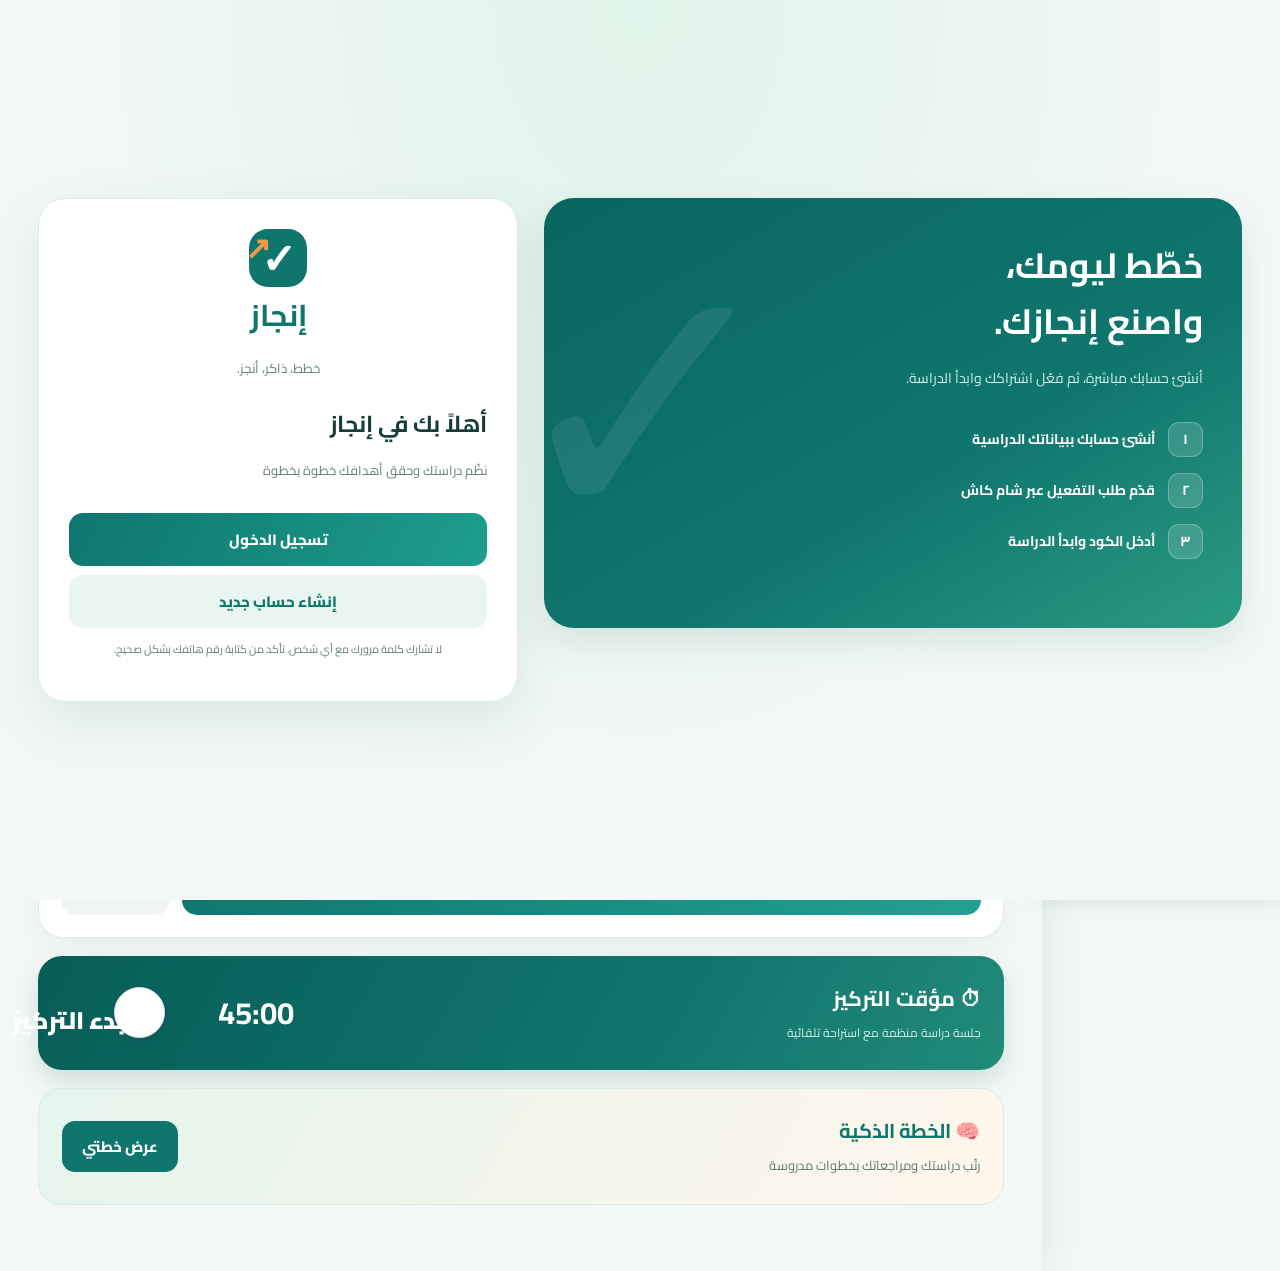
==== commit 512070a5: "Connect the focus timer to tasks and subject study statistics" ====
--- a/student/index.html
+++ b/student/index.html
@@ -133,6 +133,67 @@
 body.dark-mode .setting-row,body.dark-mode .review-card{background:#213c38;border-color:#36534d;color:#e9f4ef}
 body.dark-mode .review-card h3,body.dark-mode .setting-row b{color:#e9f4ef}
 body.dark-mode .task{background:#29443f}
+body[data-page="timer"] {
+  --focus-primary:#485198;--focus-deep:#30386e;--focus-light:#e7e8f6;--focus-accent:#d56045;
+}
+body[data-page="timer"] .hero {
+  min-height:0;height:auto;padding:12px clamp(15px,4vw,30px);
+  border-radius:0 0 24px 24px;background:linear-gradient(125deg,#e2dff6,#faf8ff 43%,#f9e9e3);color:#292946;
+}
+body[data-page="timer"] .hero-top {position:relative;min-height:52px;margin:0}
+body[data-page="timer"] .brand p {color:var(--focus-deep)}
+body[data-page="timer"] .brand-mark svg path {stroke:var(--focus-primary)}
+body[data-page="timer"] .brand-mark svg path:last-child {stroke:var(--focus-accent)}
+body[data-page="timer"] .round-btn {color:var(--focus-deep)}
+
+body[data-page="timer"] .hero-mid,body[data-page="timer"] .page-head .back,
+body[data-page="timer"] .hero-welcome,body[data-page="timer"] .hero-sub {display:none}
+body[data-page="timer"] .content {margin-top:0}
+body[data-page="timer"] .page-head {
+  display:flex;justify-content:center;margin:12px 0;background:var(--focus-light);border-radius:18px;
+  padding:9px;color:var(--focus-deep);
+}
+body[data-page="timer"] .page-head h2 {margin:0;color:inherit}
+body[data-page="timer"] .page-head h2::before {content:"⏱";margin-inline-end:8px;color:var(--focus-accent)}
+body[data-page="timer"] .nav {
+  background:linear-gradient(110deg,#454e90,#30386e);color:#fff;
+}
+body[data-page="timer"] .nav-item {color:#fff}
+body[data-page="timer"] .nav-item.active {background:var(--focus-accent);color:#fff}
+.focus-layout {display:grid;gap:14px;padding-bottom:10px;color:#252842}
+.focus-modes,.focus-actions,.focus-settings,.focus-tasks {display:grid;gap:10px}
+.focus-modes {grid-template-columns:repeat(2,minmax(0,1fr));width:min(100%,430px);margin:auto}
+.focus-modes button,.focus-tasks button {font:inherit;color:inherit;cursor:pointer}
+.focus-modes button {display:flex;align-items:center;justify-content:center;gap:8px;border:1px solid #daddf0;border-radius:999px;background:#f1f1f8;padding:9px;font-weight:800}
+.focus-modes button[aria-pressed="true"] {background:linear-gradient(110deg,var(--focus-primary),var(--focus-deep));color:#fff;border-color:transparent}
+.focus-modes button:disabled,.focus-tasks button:disabled {cursor:default}
+.focus-modes i,.focus-tasks i {font-style:normal}
+.focus-scene {display:grid;place-items:center;min-height:clamp(205px,40vw,330px);background:radial-gradient(ellipse at 5% 90%,#e3e5fb,transparent 50%),radial-gradient(ellipse at 95% 90%,#fae5dc,transparent 48%);border-radius:28px}
+.focus-ring {--remaining:100%;--ring-color:var(--focus-primary);width:clamp(190px,41vw,308px);aspect-ratio:1;display:grid;place-items:center;border-radius:50%;padding:clamp(10px,2vw,18px);background:conic-gradient(var(--ring-color) var(--remaining),#dedff0 0)}
+.focus-ring.resting {--ring-color:var(--focus-accent)}
+.focus-face {display:flex;flex-direction:column;justify-content:center;align-items:center;width:100%;height:100%;border-radius:50%;background:radial-gradient(circle at 40% 30%,#fff,#f7f6ff);gap:6px}
+.focus-symbol {font-size:clamp(25px,5vw,43px)}
+#focusCountdown {font:800 clamp(42px,9vw,84px)/1.1 system-ui,sans-serif;font-variant-numeric:tabular-nums;color:#20213e;letter-spacing:-.055em}
+.focus-phase {border-radius:999px;background:var(--focus-light);color:var(--focus-deep);padding:4px 11px;font-size:.9rem;font-weight:800}
+.focus-actions {grid-template-columns:repeat(3,auto);justify-content:center;align-items:center;gap:clamp(16px,6vw,53px)}
+.focus-actions button {width:51px;height:51px;border-radius:50%;border:1px solid #e4e5f1;background:#fff;color:var(--focus-primary);font-size:24px;box-shadow:0 4px 10px #25234a1c;cursor:pointer}
+.focus-actions .focus-start {width:64px;height:64px;background:linear-gradient(135deg,#e98162,var(--focus-accent));color:white;border:0}
+.focus-actions button:disabled {opacity:.58;cursor:default}
+.focus-panel {background:#fff;border:1px solid #e6e5f0;border-radius:19px;padding:13px;box-shadow:0 4px 12px #2c285e12}
+.focus-panel h3 {margin:0 0 10px;color:#272747}
+.focus-tasks {grid-template-columns:repeat(auto-fit,minmax(min(100%,152px),1fr))}
+.focus-tasks button {display:flex;align-items:center;gap:9px;text-align:right;background:#f1f0fb;border:1px solid #dcdcef;padding:9px;border-radius:13px}
+.focus-tasks button:nth-child(3n+2) {background:#f8ebf2}.focus-tasks button:nth-child(3n) {background:#eaf1fc}
+.focus-tasks button[aria-pressed="true"] {outline:2px solid var(--focus-primary);outline-offset:-2px}
+.focus-tasks i {font-size:1.25rem}.focus-tasks small {display:block;color:#545678}
+.focus-settings {grid-template-columns:1fr 1fr}
+.focus-settings label {padding:9px;border-radius:13px;background:var(--focus-light);font-weight:750}
+.focus-settings label+label {background:#f9e8e1}
+.focus-settings span {display:block}
+.focus-settings input {font:inherit;width:4.5em;background:#fff;border:1px solid #cecee4;border-radius:7px;color:inherit}
+.focus-current {margin:0 0 8px;color:#55577d}
+body.dark-mode .focus-panel {background:#f5f4ff}
+@media(max-width:460px){.focus-tasks {grid-template-columns:1fr}.focus-panel {padding:11px}}
 </style><style id="student-auth-style">
 #authGate{position:fixed;inset:0;z-index:1000;background:linear-gradient(155deg,#e8f6ef,#f8fbfa);display:flex;align-items:center;justify-content:center;padding:18px;overflow:auto}
 #authGate.hidden{display:none}
@@ -258,6 +319,13 @@
 .payment-number{display:flex;align-items:center;justify-content:space-between;gap:12px;background:#f3f8f6;padding:12px;border-radius:12px;direction:ltr}
 .payment-number strong{overflow-wrap:anywhere}.payment-qr{display:block;max-width:230px;max-height:230px;margin:15px auto;border-radius:13px;object-fit:contain}.payment-status{background:#fff7e8;padding:12px;border-radius:12px}
 .payment-help{font-size:12px!important}
+.payment-qr-panel{margin:14px 0;text-align:center;background:#f8fcfa;border:1px solid #dcece5;border-radius:16px;padding:16px}
+.payment-qr-panel h3{font-size:15px;color:#0f766e;margin:0 0 8px}
+.payment-qr-panel .payment-qr{max-width:min(100%,270px);max-height:300px;width:auto;height:auto;margin:10px auto 14px}
+.payment-download{display:block;width:100%;border:1px solid #0f766e;background:#fff;color:#0f766e;border-radius:13px;padding:12px;font-weight:800;cursor:pointer}
+.payment-steps{font-size:13px;line-height:1.9;color:#415c54;background:#fff8ed;padding:12px;border-radius:12px;margin:12px 0}
+.payment-no-qr{color:#7b6550;font-size:12px;margin:8px 0}
+#requestActivationBtn{margin-top:10px}
 </style>
 <style id="enjaz-registration-published-design">
 /* Registration/activation visual system adapted from the approved standalone preview.
@@ -320,20 +388,26 @@
 </div>
 <div id="subscriptionGate" class="hidden">
   <div class="auth-card payment-card"><div class="enjaz-auth-logo"><span class="enjaz-auth-symbol">✓<i>↗</i></span><h1>إنجاز</h1></div><h2>تفعيل الاشتراك</h2>
-    <p>بعد دفع قيمة الاشتراك عبر شام كاش، اطلب الكود وأرسل صورة إشعار الحوالة إلى واتساب الإدارة.</p>
+    <p>ادفع رسوم الاشتراك عبر شام كاش باستخدام صورة الباركود، ثم أرسل إشعار الحوالة للإدارة عبر واتساب.</p>
     <div class="payment-price" id="paymentPrice">جاري تحميل سعر الاشتراك...</div>
-    <label>رقم حساب شام كاش</label><div class="payment-number"><strong id="shamCashNumber">—</strong><button onclick="copyShamCash()">نسخ</button></div>
-    <div id="shamQrWrap" class="hidden"><img id="shamQrImage" alt="رمز QR لحساب شام كاش" class="payment-qr"></div>
+    <div id="shamQrWrap" class="payment-qr-panel hidden">
+      <h3>باركود الدفع عبر شام كاش</h3>
+      <img id="shamQrImage" alt="باركود حساب شام كاش للدفع" class="payment-qr">
+      <button class="payment-download" type="button" onclick="downloadShamCashQr()">⬇ تنزيل صورة الباركود إلى الجهاز</button>
+      <p class="payment-help">بعد التنزيل افتح شام كاش واستخدم الصورة للدفع. قد تُحفظ الصورة في التنزيلات حسب جهازك، ويمكن نقلها إلى المعرض.</p>
+    </div>
+    <p id="shamQrMissing" class="payment-no-qr hidden">صورة باركود شام كاش لم تُرفع بعد من لوحة الإدارة.</p>
+    <div class="payment-steps"><strong>بعد الدفع:</strong> اضغط «طلب كود التفعيل عبر واتساب»، وأرفق صورة إشعار الحوالة في المحادثة. سيتم التحقق من الدفع قبل إصدار الكود.</div>
     <p id="studentActivationStatus" class="payment-status">جاري تحميل حالة الاشتراك...</p>
-    <button class="auth-primary" id="requestActivationBtn" onclick="requestStudentActivation()">طلب كود التفعيل عبر واتساب</button>
-    <p class="payment-help">تُفتح رسالة جاهزة على واتساب. أرفق صورة إشعار الحوالة وأرسلها للإدارة، ثم انتظر الكود.</p>
+    <button class="auth-primary" id="requestActivationBtn" disabled onclick="requestStudentActivation()">طلب كود التفعيل عبر واتساب</button>
+    <p class="payment-help">سيُفتح واتساب على رقم الإدارة <b dir="ltr">+963939791604</b> مع رسالة جاهزة. أرفق صورة إشعار الدفع وأرسلها.</p>
     <label for="activationCode">كود التفعيل المستلم عبر واتساب</label><input id="activationCode" placeholder="أدخل كود التفعيل" autocomplete="off">
     <button class="auth-switch" onclick="redeemStudentCode()">تفعيل الاشتراك</button>
     <p id="activationError" role="alert" class="auth-error"></p>
     <button class="auth-back" onclick="studentLogout()">تسجيل الخروج</button>
   </div>
-</div><div class="shell"><header class="hero"><div class="hero-top"><div class="brand"><div class="brand-mark"><svg viewBox="0 0 64 64" aria-label="شعار إنجاز"><path d="M45 12A24 24 0 1 0 55 27" fill="none" stroke="white" stroke-width="6" stroke-linecap="round"/><path d="M19 32l10 10L51 18" fill="none" stroke="white" stroke-width="6" stroke-linecap="round" stroke-linejoin="round"/><path d="M45 13h11v11" fill="none" stroke="#f2994a" stroke-width="7" stroke-linecap="round" stroke-linejoin="round"/></svg></div><div><h1>إنجاز</h1><p>خطط، ذاكر، أنجز.</p></div></div><div class="top-actions"><button class="round-btn" aria-label="الإشعارات" onclick="go('notifications')">♧<span class="dot"></span></button><button class="round-btn" aria-label="الإعدادات" onclick="go('settings')">⚙</button></div></div><div class="hero-mid"><div class="progress"><div id="ring" class="ring" style="--p:0" data-label="0%"></div><div><strong>إنجاز المنهاج</strong><div class="info">خطوة بخطوة نحو هدفك</div></div></div><div class="hero-copy"><h2>مرحباً بك 👋</h2><p>متابعة مميزة في رحلتك الدراسية</p></div><div class="hero-illus" aria-hidden="true">📚🎓</div></div></header><div class="content"><div id="notice" class="notice hidden"></div><div id="home"><div class="stats-card"><div class="stat-cell"><strong id="completed">0</strong><span>درس منجز</span></div><div class="stat-cell"><strong id="remaining">0</strong><span>درس متبقٍ</span></div><div class="stat-cell"><strong id="hours">0</strong><span>ساعة دراسة</span></div></div><div class="quick"><button class="quick-card blue" onclick="go('subjects')"><span class="emoji">📖</span><span><b>المواد</b><small>دروسي</small></span></button><button class="quick-card mint" onclick="go('reviews')"><span class="emoji">🔄</span><span><b>المراجعات</b><small id="reviewCount">المستحقة</small></span></button><button class="quick-card peach" onclick="go('stats')"><span class="emoji">📊</span><span><b>التحصيلات</b><small>تقدمي</small></span></button><button class="quick-card lavender" onclick="go('dates')"><span class="emoji">📅</span><span><b>التواريخ المهمة</b><small>مواعيدي</small></span></button></div><section class="panel"><div class="section-head"><h2>📅 خطة اليوم</h2><button class="text-btn" onclick="go('plan')">عرض الخطة كاملة ←</button></div><p class="subline" id="planSummary">الدروس الجديدة والمراجعات المستحقة</p><div class="today-metrics"><div class="today-metric"><strong id="metricTotal">0</strong><span>مهام اليوم</span></div><div class="today-metric"><strong id="metricFresh">0</strong><span>دروس جديدة</span></div><div class="today-metric"><strong id="metricReview">0</strong><span>مراجعات</span></div></div><div id="todayTasks" class="empty">جارٍ تجهيز خطة دراستك.</div><div class="actions"><button class="primary" onclick="go('timer')">▶ بدء جلسة دراسة</button><button class="secondary" onclick="go('timer')">⏱ المؤقت</button></div></section><section class="focus-banner"><div><h2>⏱ مؤقت التركيز</h2><p>جلسة دراسة منظمة مع استراحة تلقائية</p></div><div class="focus-actions"><strong id="focusTime">25:00</strong><button onclick="go('timer')">▶ بدء التركيز</button></div></section><section class="smart"><div><h2>🧠 الخطة الذكية</h2><p>رتّب دراستك ومراجعاتك بخطوات مدروسة</p></div><button onclick="go('plan')">عرض خطتي</button></section></div><div id="subpage" class="hidden"><div class="page-head"><h2 id="pageTitle"></h2><button class="back" onclick="go('home')">العودة للرئيسية ←</button></div><div id="pageBody"></div></div></div></div><nav class="nav" aria-label="القائمة الرئيسية"><button class="nav-item active" data-nav="home" onclick="go('home')"><i><svg viewBox="0 0 24 24" fill="none" stroke="currentColor" stroke-width="1.9" stroke-linecap="round" stroke-linejoin="round" aria-hidden="true"><path d="m3 10 9-7 9 7v10a1 1 0 0 1-1 1h-5v-7H9v7H4a1 1 0 0 1-1-1z"/></svg></i><span>الرئيسية</span></button><button class="nav-item" data-nav="subjects" onclick="go('subjects')"><i><svg viewBox="0 0 24 24" fill="none" stroke="currentColor" stroke-width="1.9" stroke-linecap="round" stroke-linejoin="round" aria-hidden="true"><path d="M12 7v14M3 18V5a2 2 0 0 1 2-2h5a2 2 0 0 1 2 2v16H5a2 2 0 0 1-2-3Zm18 0V5a2 2 0 0 0-2-2h-5a2 2 0 0 0-2 2v16h7a2 2 0 0 0 2-3Z"/></svg></i><span>المواد</span></button><button class="nav-item" data-nav="plan" onclick="go('plan')"><i><svg viewBox="0 0 24 24" fill="none" stroke="currentColor" stroke-width="1.9" stroke-linecap="round" stroke-linejoin="round" aria-hidden="true"><rect x="3" y="5" width="18" height="16" rx="2"/><path d="M7 3v4m10-4v4M3 10h18m-13 5 3 3 5-5"/></svg></i><span>الخطة الذكية</span></button><button class="nav-item" data-nav="reviews" onclick="go('reviews')"><i><svg viewBox="0 0 24 24" fill="none" stroke="currentColor" stroke-width="1.9" stroke-linecap="round" stroke-linejoin="round" aria-hidden="true"><path d="M3 11a9 9 0 0 1 15.5-6.3L21 7M21 3v4h-4M21 13a9 9 0 0 1-15.5 6.3L3 17m0 4v-4h4"/></svg></i><span>المراجعات</span></button><button class="nav-item" data-nav="stats" onclick="go('stats')"><i><svg viewBox="0 0 24 24" fill="none" stroke="currentColor" stroke-width="1.9" stroke-linecap="round" stroke-linejoin="round" aria-hidden="true"><path d="M3 3v18h18M7 16v-5m5 5V7m5 9V5"/></svg></i><span>التحصيلات</span></button></nav><script>window.ENGAZ_API_URL="https://engaz-preview-api.onrender.com";</script><script src="../shared.js"></script><script>
-let subjects=[],reviews=[],stats={total:0,completed:0},preview=false,active='home',timerEnd=0,timerInterval=null,seconds=25*60,breakMode=false;
+</div><div class="shell"><header class="hero"><div class="hero-top"><div class="brand"><div class="brand-mark"><svg viewBox="0 0 64 64" aria-label="شعار إنجاز"><path d="M45 12A24 24 0 1 0 55 27" fill="none" stroke="white" stroke-width="6" stroke-linecap="round"/><path d="M19 32l10 10L51 18" fill="none" stroke="white" stroke-width="6" stroke-linecap="round" stroke-linejoin="round"/><path d="M45 13h11v11" fill="none" stroke="#f2994a" stroke-width="7" stroke-linecap="round" stroke-linejoin="round"/></svg></div><div><h1>إنجاز</h1><p>خطط، ذاكر، أنجز.</p></div></div><div class="top-actions"><button class="round-btn" aria-label="الإشعارات" onclick="go('notifications')">♧<span class="dot"></span></button><button class="round-btn" aria-label="الإعدادات" onclick="go('settings')">⚙</button></div></div><div class="hero-mid"><div class="progress"><div id="ring" class="ring" style="--p:0" data-label="0%"></div><div><strong>إنجاز المنهاج</strong><div class="info">خطوة بخطوة نحو هدفك</div></div></div><div class="hero-copy"><h2>مرحباً بك 👋</h2><p>متابعة مميزة في رحلتك الدراسية</p></div><div class="hero-illus" aria-hidden="true">📚🎓</div></div></header><div class="content"><div id="notice" class="notice hidden"></div><div id="home"><div class="stats-card"><div class="stat-cell"><strong id="completed">0</strong><span>درس منجز</span></div><div class="stat-cell"><strong id="remaining">0</strong><span>درس متبقٍ</span></div><div class="stat-cell"><strong id="hours">0</strong><span>ساعة دراسة</span></div></div><div class="quick"><button class="quick-card blue" onclick="go('subjects')"><span class="emoji">📖</span><span><b>المواد</b><small>دروسي</small></span></button><button class="quick-card mint" onclick="go('reviews')"><span class="emoji">🔄</span><span><b>المراجعات</b><small id="reviewCount">المستحقة</small></span></button><button class="quick-card peach" onclick="go('stats')"><span class="emoji">📊</span><span><b>التحصيلات</b><small>تقدمي</small></span></button><button class="quick-card lavender" onclick="go('dates')"><span class="emoji">📅</span><span><b>التواريخ المهمة</b><small>مواعيدي</small></span></button></div><section class="panel"><div class="section-head"><h2>📅 خطة اليوم</h2><button class="text-btn" onclick="go('plan')">عرض الخطة كاملة ←</button></div><p class="subline" id="planSummary">الدروس الجديدة والمراجعات المستحقة</p><div class="today-metrics"><div class="today-metric"><strong id="metricTotal">0</strong><span>مهام اليوم</span></div><div class="today-metric"><strong id="metricFresh">0</strong><span>دروس جديدة</span></div><div class="today-metric"><strong id="metricReview">0</strong><span>مراجعات</span></div></div><div id="todayTasks" class="empty">جارٍ تجهيز خطة دراستك.</div><div class="actions"><button class="primary" onclick="go('timer')">▶ بدء جلسة دراسة</button><button class="secondary" onclick="go('timer')">⏱ المؤقت</button></div></section><section class="focus-banner"><div><h2>⏱ مؤقت التركيز</h2><p>جلسة دراسة منظمة مع استراحة تلقائية</p></div><div class="focus-actions"><strong id="focusTime">25:00</strong><button onclick="go('timer')">▶ بدء التركيز</button></div></section><section class="smart"><div><h2>🧠 الخطة الذكية</h2><p>رتّب دراستك ومراجعاتك بخطوات مدروسة</p></div><button onclick="go('plan')">عرض خطتي</button></section></div><div id="subpage" class="hidden"><div class="page-head"><h2 id="pageTitle"></h2><button class="back" onclick="go('home')">العودة للرئيسية ←</button></div><div id="pageBody"></div></div></div></div><nav class="nav" aria-label="القائمة الرئيسية"><button class="nav-item active" data-nav="home" onclick="go('home')"><i><svg viewBox="0 0 24 24" fill="none" stroke="currentColor" stroke-width="1.9" stroke-linecap="round" stroke-linejoin="round" aria-hidden="true"><path d="m3 10 9-7 9 7v10a1 1 0 0 1-1 1h-5v-7H9v7H4a1 1 0 0 1-1-1z"/></svg></i><span>الرئيسية</span></button><button class="nav-item" data-nav="subjects" onclick="go('subjects')"><i><svg viewBox="0 0 24 24" fill="none" stroke="currentColor" stroke-width="1.9" stroke-linecap="round" stroke-linejoin="round" aria-hidden="true"><path d="M12 7v14M3 18V5a2 2 0 0 1 2-2h5a2 2 0 0 1 2 2v16H5a2 2 0 0 1-2-3Zm18 0V5a2 2 0 0 0-2-2h-5a2 2 0 0 0-2 2v16h7a2 2 0 0 0 2-3Z"/></svg></i><span>المواد</span></button><button class="nav-item" data-nav="timer" onclick="go('timer')"><i><svg viewBox="0 0 24 24" fill="none" stroke="currentColor" stroke-width="1.9" stroke-linecap="round" aria-hidden="true"><circle cx="12" cy="14" r="7"/><path d="M9 2h6m-3 0v5m0 7 2-3m4-4 2 2"/></svg></i><span>المؤقت</span></button><button class="nav-item" data-nav="reviews" onclick="go('reviews')"><i><svg viewBox="0 0 24 24" fill="none" stroke="currentColor" stroke-width="1.9" stroke-linecap="round" stroke-linejoin="round" aria-hidden="true"><path d="M3 11a9 9 0 0 1 15.5-6.3L21 7M21 3v4h-4M21 13a9 9 0 0 1-15.5 6.3L3 17m0 4v-4h4"/></svg></i><span>المراجعات</span></button><button class="nav-item" data-nav="stats" onclick="go('stats')"><i><svg viewBox="0 0 24 24" fill="none" stroke="currentColor" stroke-width="1.9" stroke-linecap="round" stroke-linejoin="round" aria-hidden="true"><path d="M3 3v18h18M7 16v-5m5 5V7m5 9V5"/></svg></i><span>التحصيلات</span></button></nav><script>window.ENGAZ_API_URL="https://engaz-preview-api.onrender.com";</script><script src="../shared.js"></script><script>
+let subjects=[],reviews=[],stats={total:0,completed:0},preview=false,active='home';
 const el=id=>document.getElementById(id);const safe=x=>esc(x??'');const today=()=>new Date().toLocaleDateString('en-CA');const storeKey='engazLocalPreviewV2';
 function saveLocal(){try{localStorage.setItem(storeKey,JSON.stringify({subjects,reviews}))}catch(e){note('تعذر حفظ التقدم على هذا الجهاز')}}
 function loadLocal(){try{return JSON.parse(localStorage.getItem(storeKey)||'null')}catch(e){return null}}
@@ -342,14 +416,66 @@
 function resetLocal(){if(!confirm('هل تريد مسح التقدم التجريبي المحفوظ على هذا الجهاز؟'))return;localStorage.removeItem(storeKey);demo();note('تمت إعادة ضبط التجربة المحلية')}
 function note(s){el('notice').textContent=s;el('notice').classList.remove('hidden');setTimeout(()=>el('notice')?.classList.add('hidden'),6500)}
 function demo(){preview=true;const saved=loadLocal();subjects=saved?.subjects||[{id:1,title:'الرياضيات',lessons:[{id:1,title:'المعادلات',completed:false},{id:2,title:'الهندسة',completed:false},{id:4,title:'الأعداد الحقيقية',completed:false}]},{id:2,title:'الفيزياء',lessons:[{id:3,title:'المجال الكهربائي',completed:false},{id:5,title:'الحركة التوافقية',completed:false},{id:8,title:'الطاقة',completed:false}]},{id:3,title:'الكيمياء',lessons:[{id:6,title:'التوازن الكيميائي',completed:false},{id:7,title:'المحاليل والتركيز',completed:false},{id:9,title:'الأكسدة والاختزال',completed:false}]},{id:4,title:'علم الأحياء',lessons:[{id:10,title:'الخلية',completed:false},{id:11,title:'الوراثة',completed:false}]},{id:5,title:'اللغة العربية',lessons:[{id:12,title:'النحو',completed:false},{id:13,title:'البلاغة',completed:false}]},{id:6,title:'اللغة الإنجليزية',lessons:[{id:14,title:'القواعد',completed:false},{id:15,title:'المفردات',completed:false}]}];reviews=saved?.reviews||[];refreshLocal();go('home')}
-let smartToday=null,studySeconds=0;
-async function load(){try{[subjects,stats,reviews]=await Promise.all([api('/api/subjects'),api('/api/stats'),api('/api/reviews')]);try{smartToday=await api('/api/plan/today?hours='+encodeURIComponent(cfg.hours))}catch(e){smartToday=null}try{studySeconds=(await api('/api/study-sessions/stats')).total_seconds||0}catch(e){studySeconds=0}preview=false;renderHome();if(active!=='home')go(active)}catch(e){if(String(e.message).includes('الاشتراك غير مفعل')){el('subscriptionGate').classList.remove('hidden');await loadStudentActivation()}else note('تعذر تحميل البيانات: '+e.message)}}
+let smartToday=null,studySeconds=0,planLoadVersion=0,studyStats={by_subject:{},daily:[]};
+async function refreshStudyStats(){
+  const session=token();
+  const response=await api('/api/study-sessions/stats');
+  if(session!==token())return;
+  studyStats=response;
+  studySeconds=response.total_seconds||0;
+}
+const studyDateFormat=new Intl.DateTimeFormat('en-CA',{timeZone:'Asia/Damascus',year:'numeric',month:'2-digit',day:'2-digit'});
+const studyDate=value=>studyDateFormat.format(new Date(value));
+async function refreshTodayPlan(){
+  const version=++planLoadVersion;
+  const session=token();
+  const hours=cfg.hours;
+  if(smartToday?.hours!==hours)smartToday=null;
+  if(!session||preview)return;
+  try{
+    const plan=await api('/api/plan/today?hours='+encodeURIComponent(hours));
+    if(version===planLoadVersion&&session===token())smartToday=plan;
+  }catch(e){
+    if(version===planLoadVersion&&session===token())note('تعذر تحميل الخطة الذكية: '+e.message);
+  }
+}
+async function load(){try{
+  [subjects,stats,reviews]=await Promise.all([api('/api/subjects'),api('/api/stats'),api('/api/reviews')]);
+  preview=false;
+  await refreshTodayPlan();
+  try{await refreshStudyStats()}catch(e){}
+  tickTimer();
+  renderHome();if(active!=='home')go(active);
+}catch(e){if(String(e.message).includes('الاشتراك غير مفعل')){el('subscriptionGate').classList.remove('hidden');await loadStudentActivation()}else note('تعذر تحميل البيانات: '+e.message)}}
 function pending(){return reviews.filter(r=>!r.completed_at)}
-function due(){return pending().filter(r=>r.due_at.slice(0,10)<=today())}
-function renderHome(){let p=stats.total?Math.round(100*stats.completed/stats.total):0;el('ring').style.setProperty('--p',p);el('ring').dataset.label=p+'%';el('completed').textContent=stats.completed;el('remaining').textContent=Math.max(0,stats.total-stats.completed);el('hours').textContent=(studySeconds/3600).toFixed(1);el('reviewCount').textContent=due().length+' مستحقة';let fresh=(typeof cfg!=='undefined'&&cfg.mode==='manual'?upcoming():subjects.flatMap(s=>s.lessons.filter(l=>!l.completed).map(l=>({...l,subject:s.title}))).slice(0,Math.max(1,Math.floor(typeof cfg!=='undefined'?cfg.hours:3))));if(smartToday&&cfg.mode!=='manual')fresh=smartToday.new_lessons.map(l=>({...l,subject:l.subject}));let rs=smartToday&&cfg.mode!=='manual'?smartToday.reviews.map(r=>({...r,lesson_title:r.title,subject_title:r.subject})):due().slice(0,3);el('planSummary').textContent='دروس جديدة ومراجعات مستحقة حسب تقدمك';el('metricFresh').textContent=fresh.length;el('metricReview').textContent=rs.length;el('metricTotal').textContent=fresh.length+rs.length;let rows=[...fresh.map(l=>taskRow(l.title,l.subject,false,l.id)),...rs.map(r=>taskRow(r.lesson_title,r.subject_title,true,r.lesson_id,r.stage))];el('todayTasks').className=rows.length?'':'empty';el('todayTasks').innerHTML=rows.join('')||'لا توجد مهام مستحقة حالياً.'}
+function isReviewDue(review){return Date.parse(review.due_at)<=Date.now()}
+function due(){return pending().filter(isReviewDue)}
+function todayReviewTasks(){
+  if(!preview){
+    return (smartToday?.reviews||[]).map(r=>({...r,lesson_title:r.title,subject_title:r.subject}));
+  }
+  return due().sort((a,b)=>Date.parse(a.due_at)-Date.parse(b.due_at)).slice(0,3);
+}
+function renderHome(){
+  const p=stats.total?Math.round(100*stats.completed/stats.total):0;
+  el('ring').style.setProperty('--p',p);el('ring').dataset.label=p+'%';
+  el('completed').textContent=stats.completed;el('remaining').textContent=Math.max(0,stats.total-stats.completed);
+  el('hours').textContent=(studySeconds/3600).toFixed(1);el('reviewCount').textContent=due().length+' مستحقة';
+  const fresh=upcoming(),reviewTasks=todayReviewTasks();
+  const cycle=smartToday?.full_review;
+  const comprehensive=cycle?.tasks||[];
+  el('planSummary').textContent='دروس جديدة ومراجعات مستحقة حسب تقدمك';
+  el('metricFresh').textContent=fresh.length;el('metricReview').textContent=reviewTasks.length+comprehensive.length;
+  el('metricTotal').textContent=fresh.length+reviewTasks.length+comprehensive.length;
+  const rows=[...reviewTasks.map(r=>taskRow(r.lesson_title,r.subject_title,true,r.lesson_id,r.stage)),
+    ...comprehensive.map(task=>fullReviewTask(task,cycle.id)),
+    ...fresh.map(l=>taskRow(l.title,l.subject,false,l.id))];
+  el('todayTasks').className=rows.length?'':'empty';
+  el('todayTasks').innerHTML=rows.join('')||'لا توجد مهام في خطة اليوم حالياً.';
+}
 function taskRow(title,subject,isReview,id,stage){return '<div class="task"><span class="task-icon">'+(isReview?'🔄':'📘')+'</span><div class="task-body"><b>'+safe(title)+'</b><small>'+safe(subject)+'</small></div><span class="pill '+(isReview?'review':'')+'">'+(isReview?'مراجعة':'درس جديد')+'</span><input class="check" type="checkbox" aria-label="إنهاء المهمة" onchange="'+(isReview?'reviewPrompt('+id+','+stage+')':'complete('+id+')')+'"></div>'}
 async function complete(id){if(preview){let lesson=subjects.flatMap(s=>s.lessons).find(l=>l.id===id);if(!lesson||lesson.completed)return;lesson.completed=true;lesson.completed_at=new Date().toISOString();reviews.push({lesson_id:id,stage:1,subject_title:subjects.find(s=>s.lessons.some(l=>l.id===id)).title,lesson_title:lesson.title,due_at:addDays(3),completed_at:null,rating:null});saveLocal();refreshLocal();note('تم حفظ الدرس على جهازك، والمراجعة الأولى بعد 3 أيام.');return}try{await api('/api/lessons/'+id+'/complete',{method:'POST'});await load();note('تم تسجيل دراسة الدرس وإضافته للمراجعة.')}catch(e){note(e.message);renderHome()}}
-function reviewPrompt(id,stage){go('reviews');let box=el('rating-'+id+'-'+stage);if(box)box.focus()}
+function reviewPrompt(id,stage){reviewTab='today';go('reviews');let box=el('rating-'+id+'-'+stage);if(box)box.focus()}
 async function rate(id,stage){if(preview){let r=reviews.find(x=>x.lesson_id===id&&x.stage===stage&&!x.completed_at);if(!r)return;let rating=el('rating-'+id+'-'+stage)?.value;if(!rating)return;r.rating=rating;r.completed_at=new Date().toISOString();if(stage===1){let days={'لم أتذكر':3,'تذكرت بصعوبة':5,'تذكرت معظم المعلومات':7,'أتقنت الدرس':10}[rating];reviews.push({...r,stage:2,due_at:addDays(days),completed_at:null,rating:null})}saveLocal();refreshLocal();note(stage===1?'تمت المراجعة، وحُدد موعد المراجعة الثانية.':'اكتملت مراجعتا الدرس.');return}try{let rating=el('rating-'+id+'-'+stage).value;await api('/api/reviews/'+id+'/'+stage+'/complete',{method:'POST',body:JSON.stringify({rating})});await load();note('تم حفظ المراجعة.')}catch(e){note(e.message)}}
 
 const pageHeader={home:['مرحباً بك','لنواصل إنجاز خطتك اليوم ✨','📚🎓'],subjects:['المواد','جميع موادك الدراسية وتقدمك فيها','📚'],plan:['الخطة الذكية','خطة دراسية تناسب وقتك ومستواك','🎯'],reviews:['المراجعات','مراجعة متباعدة لتعزيز حفظك وإتقانك','📚'],stats:['التحصيلات','تقدمك وإنجازاتك الدراسية','📈'],settings:['الإعدادات','تحكم بتجربتك الدراسية','⚙️'],timer:['مؤقت التركيز','دراسة مركزة واستراحة منظمة','⏳'],dates:['التواريخ المهمة','المواعيد الرسمية الخاصة بصفك','📅'],notifications:['الإشعارات','آخر التحديثات والتنبيهات','🔔'],more:['المزيد','إعدادات وخدمات إنجاز','⚙️']};
@@ -364,62 +490,368 @@
 else if(page==='stats'){body='<section class="panel"><h3>تقدمك الدراسي</h3><p>الدروس المنجزة: <b>'+stats.completed+'</b></p><p>إجمالي الدروس: <b>'+stats.total+'</b></p><p>المراجعات المعلقة: <b>'+pending().length+'</b></p><p class="info">ساعات الدراسة التفصيلية تحتاج إلى ربط نظام المؤقت بالسجل.</p></section>'}
 else if(page==='dates'){body='<div class="empty">لا توجد مواعيد معروضة حالياً. ربط تواريخ الإدارة لم يكتمل بعد.</div>'}
 else if(page==='notifications'){body='<div class="empty">سجل الإشعارات وربط الإشعارات الفورية قيد التنفيذ.</div>'}
-else if(page==='timer'){body='<section class="panel"><h3>⏱ جلسة دراسة</h3><p class="subline">25 دقيقة دراسة، ثم 5 دقائق استراحة.</p><div id="timerDisplay" class="timer">25:00</div><div class="timer-actions"><button class="mini" onclick="startTimer()">بدء / متابعة</button><button class="secondary" onclick="pauseTimer()">إيقاف مؤقت</button><button class="secondary" onclick="resetTimer()">إعادة ضبط</button></div><p class="info">المؤقت يعمل بالوقت الفعلي عند مغادرة الصفحة، لكن تسجيل الساعات بالخادم والانتقال التلقائي الكامل لم يكتمل بعد.</p></section>';setTimeout(updateTimer,0)}
+else if(page==='timer'){body=timerView();setTimeout(tickTimer,0)}
 else if(page==='more'){body='<div class="more-grid"><button onclick="go(\'settings\')">⚙ الإعدادات</button><button onclick="go(\'notifications\')">🔔 الإشعارات</button><button onclick="go(\'stats\')">📊 التحصيلات</button><button onclick="go(\'dates\')">📅 التواريخ المهمة</button><button onclick="resetLocal()">🧹 إعادة ضبط التقدم التجريبي</button></div><p class="info">البيانات التجريبية تُحفظ على هذا الجهاز فقط، ولا تتزامن مع لوحة الإدارة حالياً.</p>'}
 
 el('pageBody').innerHTML=body;window.scrollTo(0,0)}
-function updateTimer(){let s=timerEnd?Math.max(0,Math.ceil((timerEnd-Date.now())/1000)):seconds;if(timerEnd&&s===0){timerEnd=0;localStorage.removeItem('engazTimerEnd');if(!breakMode&&typeof api==='function'){api('/api/study-sessions',{method:'POST',body:JSON.stringify({duration_seconds:Math.max(1,(typeof cfg!=='undefined'?cfg.study:25)*60)})}).catch(()=>{})}breakMode=!breakMode;seconds=(breakMode?(typeof cfg!=='undefined'?cfg.rest:5):(typeof cfg!=='undefined'?cfg.study:25))*60;note(breakMode?'انتهت الدراسة، حان وقت الاستراحة.':'انتهت الاستراحة، يمكنك بدء الدراسة.')}else seconds=s;let d=el('timerDisplay');if(d)d.textContent=String(Math.floor(seconds/60)).padStart(2,'0')+':'+String(seconds%60).padStart(2,'0')}
-function startTimer(){if(!timerEnd){timerEnd=Date.now()+seconds*1000;localStorage.setItem('engazTimerEnd',String(timerEnd));timerInterval=setInterval(updateTimer,1000)}}
-function pauseTimer(){if(timerEnd){seconds=Math.max(0,Math.ceil((timerEnd-Date.now())/1000));timerEnd=0;localStorage.removeItem('engazTimerEnd');clearInterval(timerInterval);updateTimer()}}
-function resetTimer(){pauseTimer();breakMode=false;seconds=cfg.study*60;updateTimer()}
+let timerAccount=null,timerStore=null,syncingTimer=false,timerRetryAt=0;
+function timerPhase(mode){
+  const minutes=mode==='study'?cfg.study:cfg.rest;
+  return {mode,duration:minutes*60000,left:minutes*60000,end:0,elapsed:0,id:null,pausedAt:0};
+}
+function restoreTimer(){
+  if(!timerAccount)return null;
+  try{return JSON.parse(localStorage.getItem('engazTimerV2:'+timerAccount));}
+  catch(error){return null;}
+}
+function setTimerAccount(id){
+  timerAccount=id;
+  timerRetryAt=0;
+  timerStore=restoreTimer()||{phase:timerPhase('study'),task:null,pending:[]};
+}
+function saveTimer(){
+  if(timerAccount)localStorage.setItem('engazTimerV2:'+timerAccount,JSON.stringify(timerStore));
+}
+function timerTasks(){
+  const cycle=smartToday?.full_review;
+  return [
+    ...todayReviewTasks().map(r=>({key:'review-'+r.lesson_id+'-'+r.stage,id:r.lesson_id,title:r.lesson_title,subject:r.subject_title,type:'مراجعة ذكية'})),
+    ...(cycle?.tasks||[]).map(r=>({key:'cycle-'+cycle.id+'-'+r.lesson_id,id:r.lesson_id,title:r.title,subject:r.subject,type:'مراجعة المنهاج'})),
+    ...upcoming().map(l=>({key:'lesson-'+l.id,id:l.id,title:l.title,subject:l.subject,type:'درس جديد'}))
+  ];
+}
+function timerHasElapsed(){
+  const phase=timerStore?.phase;
+  return Boolean(phase&&(phase.end||phase.elapsed));
+}
+function recordTimerStudy(end){
+  const {phase,task}=timerStore;
+  const seconds=Math.floor(phase.elapsed/1000);
+  if(phase.mode==='study'&&seconds&&task&&!preview){
+    timerStore.pending.push({client_id:phase.id,lesson_id:task.id,duration_seconds:seconds,ended_at:new Date(end).toISOString()});
+  }
+}
+function advanceTimer(now=Date.now()){
+  const phase=timerStore?.phase;
+  if(!phase?.end||phase.end>now)return false;
+  phase.elapsed+=phase.left;
+  const end=phase.end;
+  if(phase.mode==='study'){
+    recordTimerStudy(end);
+    timerStore.phase=timerPhase('rest');
+    timerStore.phase.end=end+timerStore.phase.duration;
+  }else{
+    timerStore.phase=timerPhase('study');
+  }
+  if(!advanceTimer(now))saveTimer();
+  return true;
+}
+function startTimer(){
+  if(!timerStore)return;
+  advanceTimer();
+  const phase=timerStore.phase;
+  if(phase.end)return;
+  if(phase.mode==='study'&&!phase.elapsed&&
+      !timerTasks().some(task=>task.key===timerStore.task?.key)){
+    note('اختر مهمة من مهام اليوم أولاً.');
+    return;
+  }
+  phase.id??=crypto.randomUUID();
+  phase.end=Date.now()+phase.left;
+  saveTimer();
+  renderTimer();
+}
+function pauseTimer(now=Date.now()){
+  if(advanceTimer(now)){renderTimer();return;}
+  const phase=timerStore?.phase;
+  if(!phase?.end)return;
+  const left=Math.min(phase.left,phase.end-now);
+  phase.pausedAt=now;
+  phase.elapsed+=phase.left-left;
+  phase.left=left;
+  phase.end=0;
+  saveTimer();
+  renderTimer();
+}
+function resetTimer(){
+  if(!timerStore)return;
+  pauseTimer();
+  recordTimerStudy(timerStore.phase.pausedAt||Date.now());
+  timerStore.phase=timerPhase(timerStore.phase.mode);
+  saveTimer();
+  renderTimer();
+  void syncTimerSessions();
+}
+function chooseTimerMode(mode){
+  if(!timerStore||timerHasElapsed())return;
+  timerStore.phase=timerPhase(mode);
+  saveTimer();
+  renderTimer();
+}
+function chooseTimerTask(index){
+  if(!timerStore||timerHasElapsed())return;
+  const task=timerTasks()[index];
+  if(!task)return;
+  timerStore.task=task;
+  saveTimer();
+  renderTimer();
+}
+function setTimerLength(mode,value){
+  const max=mode==='study'?180:60;
+  const minutes=Number(value);
+  if(!Number.isInteger(minutes)||minutes<1||minutes>max){
+    note('أدخل مدة صحيحة من 1 إلى '+max+' دقيقة.');
+  }else{
+    cfg[mode]=minutes;
+    saveCfg();
+    if(timerStore?.phase.mode===mode&&!timerHasElapsed()){
+      timerStore.phase=timerPhase(mode);
+      saveTimer();
+    }
+  }
+  if(active==='timer')renderTimer();
+}
+async function syncTimerSessions(){
+  const session=token(),store=timerStore;
+  if(syncingTimer||!session||!timerAccount||!store?.pending.length||!navigator.onLine||Date.now()<timerRetryAt)return;
+  syncingTimer=true;
+  try{
+    while(session===token()&&store===timerStore&&store.pending.length){
+      await api('/api/study-sessions',{method:'POST',body:JSON.stringify(store.pending[0])});
+      if(session!==token()||store!==timerStore)return;
+      store.pending.shift();
+      saveTimer();
+    }
+    if(session===token()&&store===timerStore){
+      await refreshStudyStats();
+      renderHome();
+      if(active==='stats')specialGo('stats');
+    }
+  }catch(error){
+    timerRetryAt=Date.now()+15000;
+    // Preserve unsynced sessions so reconnecting or reopening can retry.
+  }finally{
+    syncingTimer=false;
+    const syncLabel=el('focusSync');
+    if(syncLabel)syncLabel.hidden=!timerStore?.pending.length;
+  }
+}
+function paintTimer(){
+  const phase=timerStore?.phase||timerPhase('study');
+  const face=el('focusCountdown');
+  const shortcut=el('focusTime');
+  const left=phase.end?Math.min(phase.left,Math.max(0,phase.end-Date.now())):phase.left;
+  const seconds=Math.ceil(left/1000);
+  const label=String(Math.floor(seconds/60)).padStart(2,'0')+':'+String(seconds%60).padStart(2,'0');
+  if(face)face.textContent=label;
+  if(shortcut)shortcut.textContent=label;
+  el('focusRing')?.style.setProperty('--remaining',(left/phase.duration*100)+'%');
+}
+function tickTimer(){
+  if(advanceTimer()&&active==='timer')renderTimer();
+  paintTimer();
+  if(timerStore?.pending.length)void syncTimerSessions();
+}
+function renderTimer(){
+  if(active!=='timer')return;
+  el('pageBody').innerHTML=timerView();
+  paintTimer();
+}
+function timerView(){
+  const phase=timerStore?.phase||timerPhase('study');
+  const locked=timerHasElapsed()?' disabled':'';
+  const rest=phase.mode==='rest';
+  const tasks=timerTasks();
+  const modeButton=(mode,label,icon)=>'<button type="button" aria-pressed="'+(phase.mode===mode)+'"'+locked+
+    ' onclick="chooseTimerMode(\''+mode+'\')"><i aria-hidden="true">'+icon+'</i>'+label+'</button>';
+  const taskButtons=tasks.map((task,index)=>{
+    const selected=timerStore?.task?.key===task.key;
+    return '<button type="button" aria-pressed="'+selected+'"'+locked+' onclick="chooseTimerTask('+index+
+      ')"><i aria-hidden="true">'+subjectIcon(task.subject)+'</i><span><b>'+safe(task.subject)+
+      '</b><small>'+safe(task.title)+' · '+safe(task.type)+'</small></span></button>';
+  }).join('');
+  return '<div class="focus-layout"><div class="focus-modes">'+modeButton('study','دراسة','▤')+
+    modeButton('rest','استراحة','☕')+'</div><div class="focus-scene"><div class="focus-ring'+(rest?' resting':'')+
+    '" id="focusRing"><div class="focus-face"><span class="focus-symbol" aria-hidden="true">'+(rest?'☕':'📖')+
+    '</span><output id="focusCountdown" dir="ltr" aria-label="الوقت المتبقي"></output><span class="focus-phase">'+
+    (rest?'وقت الاستراحة':'وقت الدراسة')+'</span></div></div></div>'+
+    '<div class="focus-actions"><button type="button" onclick="pauseTimer()" aria-label="إيقاف مؤقت" title="إيقاف مؤقت"'+
+    (!phase.end?' disabled':'')+'>■</button><button type="button" class="focus-start" onclick="startTimer()" aria-label="بدء أو متابعة" title="بدء أو متابعة"'+
+    (phase.end?' disabled':'')+'>▶</button><button type="button" onclick="resetTimer()" aria-label="إعادة ضبط" title="إعادة ضبط">↻</button></div>'+
+    '<section class="focus-panel"><h3>اختر المهمة للدراسة</h3>'+
+    (timerHasElapsed()&&timerStore?.task?'<p class="focus-current">المهمة الحالية · '+safe(timerStore.task.title)+'</p>':'')+
+    (taskButtons?'<div class="focus-tasks">'+taskButtons+'</div>':'<p class="focus-current">لا توجد مهام متاحة حالياً. <button class="secondary" onclick="go(\'plan\')">عرض الخطة</button></p>')+
+    '</section><section class="focus-panel"><h3>إعدادات المؤقت</h3><div class="focus-settings">'+
+    '<label>مدة الدراسة <span><input type="number" min="1" max="180" value="'+cfg.study+
+    '" onchange="setTimerLength(\'study\',this.value)"> دقيقة</span></label>'+
+    '<label>مدة الاستراحة <span><input type="number" min="1" max="60" value="'+cfg.rest+
+    '" onchange="setTimerLength(\'rest\',this.value)"> دقائق</span></label></div></section>'+
+    '<p id="focusSync" class="focus-current"'+(timerStore?.pending.length?'':' hidden')+'>وقت الدراسة محفوظ على الجهاز وبانتظار المزامنة.</p></div>';
+}
+window.addEventListener('online',()=>{timerRetryAt=0;tickTimer()});
+document.addEventListener('visibilitychange',()=>{if(!document.hidden)tickTimer()});
+window.addEventListener('storage',event=>{
+  if(timerAccount&&event.key==='engazTimerV2:'+timerAccount&&!syncingTimer){
+    timerStore=restoreTimer()||timerStore;
+    renderTimer();
+  }
+});
+setInterval(tickTimer,250);
 
-const configKey='engazSettingsV1', datesKey='engazDateNotesV1',timerKey='engazTimerV1';
-let cfg=Object.assign({mode:'smart',hours:3,days:30,reviewDays:15,study:25,rest:5,difficult:[],manual:[],fullReview:false,dark:false},JSON.parse(localStorage.getItem(configKey)||'{}'));
+const configKey='engazSettingsV1', datesKey='engazDateNotesV1';
+let cfg=Object.assign({mode:'smart',hours:3,days:30,reviewDays:15,study:45,rest:10,difficult:[],manual:[],dark:false},JSON.parse(localStorage.getItem(configKey)||'{}'));
 let dateNotes=JSON.parse(localStorage.getItem(datesKey)||'{}');
-timerEnd=Number(localStorage.getItem('engazTimerEnd')||0);if(timerEnd){timerInterval=setInterval(updateTimer,1000);updateTimer()}
+
 
 function saveCfg(){localStorage.setItem(configKey,JSON.stringify(cfg))}
 function applyTheme(){document.body.classList.toggle('dark-mode',!!cfg.dark)}
-function setConfig(field,val){cfg[field]=val;saveCfg();specialGo('plan')}
+async function setConfig(field,val){
+  cfg[field]=val;
+  saveCfg();
+  if(field==='hours'||field==='mode')await refreshTodayPlan();
+  renderHome();
+  if(active==='plan')specialGo('plan');
+}
 function toggleDark(){cfg.dark=!cfg.dark;saveCfg();applyTheme();specialGo('settings')}
-function upcoming(){let all=subjects.flatMap(s=>s.lessons.filter(l=>!l.completed).map(l=>({...l,subject:s.title})));if(cfg.mode==='manual'){let ids=cfg.manual.map(Number);return ids.map(id=>all.find(l=>l.id===id)).filter(Boolean)}return all.sort((a,b)=>Number(cfg.difficult.includes(a.subject))*-1-Number(cfg.difficult.includes(b.subject))*-1).slice(0,Math.max(1,Math.floor(cfg.hours)))}
+function upcoming(){if(!preview&&cfg.mode==='smart')return smartToday?.new_lessons||[];let all=subjects.flatMap(s=>s.lessons.filter(l=>!l.completed).map(l=>({...l,subject:s.title})));if(cfg.mode==='manual'){let ids=cfg.manual.map(Number);return ids.map(id=>all.find(l=>l.id===id)).filter(Boolean)}return all.sort((a,b)=>Number(cfg.difficult.includes(a.subject))*-1-Number(cfg.difficult.includes(b.subject))*-1).slice(0,Math.max(1,Math.floor(cfg.hours)))}
 function addManual(id){id=Number(id);if(!cfg.manual.includes(id))cfg.manual.push(id);saveCfg();specialGo('plan')}
 function removeManual(id){cfg.manual=cfg.manual.filter(x=>x!==id);saveCfg();specialGo('plan')}
-function planBaseView(){let available=subjects.flatMap(s=>s.lessons.filter(l=>!l.completed).map(l=>({...l,subject:s.title})));let estimate=Math.ceil(available.length/Math.max(1,Math.floor(cfg.hours)));let selected=upcoming();return '<section class="panel"><h3>نوع الخطة</h3><div class="actions"><button class="'+(cfg.mode==='smart'?'mini':'secondary')+'" onclick="setConfig(\'mode\',\'smart\')">🧠 ذكية</button><button class="'+(cfg.mode==='manual'?'mini':'secondary')+'" onclick="setConfig(\'mode\',\'manual\')">✍ يدوية</button></div><label>ساعات الدراسة يومياً <b>'+cfg.hours+'</b></label><input class="field" type="range" min="1" max="12" value="'+cfg.hours+'" onchange="setConfig(\'hours\',Number(this.value))"><label>عدد أيام إنهاء المنهاج</label><input class="field" type="number" min="1" max="365" value="'+cfg.days+'" onchange="setConfig(\'days\',Math.max(1,Number(this.value)||1))"><p class="info">التقدير الأولي لإنهاء الدروس المتبقية: '+estimate+' يوم (بحساب تقريبي درس لكل ساعة؛ يحتاج ضبط حسب صعوبة الدروس).</p>'+(cfg.days<estimate?'<div class="notice">المدة المختارة قد تكون غير واقعية. نقترح '+estimate+' يوماً على الأقل حسب الوقت المتاح.</div>':'')+'</section><section class="panel"><h3>مهام الدروس الجديدة</h3><p class="subline">'+(cfg.mode==='manual'?'اختر الدروس بنفسك من المنهاج.':'اقتراح أولي بحسب الساعات المتاحة؛ المراجعات المستحقة لها الأولوية.')+'</p>'+(selected.map(l=>'<div class="task"><span class="task-icon">📘</span><div class="task-body"><b>'+safe(l.title)+'</b><small>'+safe(l.subject)+'</small></div><button class="mini" onclick="complete('+l.id+')">تمت الدراسة</button>'+(cfg.mode==='manual'?'<button class="secondary" onclick="removeManual('+l.id+')">إزالة</button>':'')+'</div>').join('')||'<div class="empty">لا توجد دروس في الخطة.</div>')+(cfg.mode==='manual'?'<label>إضافة درس من المنهاج</label><select class="field" id="manualLesson">'+available.map(l=>'<option value="'+l.id+'">'+safe(l.subject)+' — '+safe(l.title)+'</option>').join('')+'</select><button class="mini" onclick="addManual(Number(el(\'manualLesson\').value))">إضافة للخطة</button>':'')+'</section><section class="panel"><h3>المراجعات المستحقة والمتأخرة</h3>'+(due().map(r=>'<div class="task"><div class="task-body"><b>'+safe(r.lesson_title)+'</b><small>'+safe(r.subject_title)+'</small></div><button class="mini" onclick="go(\'reviews\')">مراجعة</button></div>').join('')||'<p class="subline">لا توجد مراجعات مستحقة.</p>')+'</section>'+(stats.total>0&&stats.completed===stats.total?'<section class="panel"><h3>مراجعة المنهاج كاملاً</h3><label>عدد الأيام</label><input class="field" id="fullDays" type="number" min="1" value="'+cfg.reviewDays+'"><button class="mini" onclick="startFullReview()">بدء دورة المراجعة الشاملة</button></section>':'')+(cfg.fullReview?'<section class="panel"><h3>دورة المراجعة الشاملة</h3><p>المدة: '+cfg.reviewDays+' يوماً</p><p>عدد الدروس: '+stats.total+'</p><p class="info">هذه الدورة مستقلة عن المراجعتين الآليتين.</p></section>':'')}
+function planBaseView(){let available=subjects.flatMap(s=>s.lessons.filter(l=>!l.completed).map(l=>({...l,subject:s.title})));let estimate=Math.ceil(available.length/Math.max(1,Math.floor(cfg.hours)));let selected=upcoming();return '<section class="panel"><h3>نوع الخطة</h3><div class="actions"><button class="'+(cfg.mode==='smart'?'mini':'secondary')+'" onclick="setConfig(\'mode\',\'smart\')">🧠 ذكية</button><button class="'+(cfg.mode==='manual'?'mini':'secondary')+'" onclick="setConfig(\'mode\',\'manual\')">✍ يدوية</button></div><label>ساعات الدراسة يومياً <b>'+cfg.hours+'</b></label><input class="field" type="range" min="1" max="12" value="'+cfg.hours+'" onchange="setConfig(\'hours\',Number(this.value))"><label>عدد أيام إنهاء المنهاج</label><input class="field" type="number" min="1" max="365" value="'+cfg.days+'" onchange="setConfig(\'days\',Math.max(1,Number(this.value)||1))"><p class="info">التقدير الأولي لإنهاء الدروس المتبقية: '+estimate+' يوم (بحساب تقريبي درس لكل ساعة؛ يحتاج ضبط حسب صعوبة الدروس).</p>'+(cfg.days<estimate?'<div class="notice">المدة المختارة قد تكون غير واقعية. نقترح '+estimate+' يوماً على الأقل حسب الوقت المتاح.</div>':'')+'</section><section class="panel"><h3>مهام الدروس الجديدة</h3><p class="subline">'+(cfg.mode==='manual'?'اختر الدروس بنفسك من المنهاج.':'تتوزع المهام حسب وقتك، وتظهر المراجعات المستحقة أولاً في مهام اليوم.')+'</p>'+(selected.map(l=>'<div class="task"><span class="task-icon">📘</span><div class="task-body"><b>'+safe(l.title)+'</b><small>'+safe(l.subject)+'</small></div><button class="mini" onclick="complete('+l.id+')">تمت الدراسة</button>'+(cfg.mode==='manual'?'<button class="secondary" onclick="removeManual('+l.id+')">إزالة</button>':'')+'</div>').join('')||'<div class="empty">لا توجد دروس في الخطة.</div>')+(cfg.mode==='manual'?'<label>إضافة درس من المنهاج</label><select class="field" id="manualLesson">'+available.map(l=>'<option value="'+l.id+'">'+safe(l.subject)+' — '+safe(l.title)+'</option>').join('')+'</select><button class="mini" onclick="addManual(Number(el(\'manualLesson\').value))">إضافة للخطة</button>':'')+'</section><section class="panel"><h3>المراجعات المستحقة والمتأخرة</h3>'+(todayReviewTasks().map(r=>'<div class="task"><div class="task-body"><b>'+safe(r.lesson_title)+'</b><small>'+safe(r.subject_title)+'</small></div><button class="mini" onclick="reviewPrompt('+r.lesson_id+','+r.stage+')">مراجعة</button></div>').join('')||'<p class="subline">لا توجد مراجعات مستحقة.</p>')+'</section>'+fullReviewView()}
 let planTab='day';
 function setPlanTab(v){planTab=v;specialGo('plan')}
 function planView(){let pct=stats.total?Math.round(stats.completed*100/stats.total):0;let tabs='<div class="plan-tabs"><button class="'+(planTab==='day'?'selected':'')+'" onclick="setPlanTab(\'day\')">خطة اليوم</button><button class="'+(planTab==='week'?'selected':'')+'" onclick="setPlanTab(\'week\')">خطة الأسبوع</button><button class="'+(planTab==='all'?'selected':'')+'" onclick="setPlanTab(\'all\')">الخطة الكاملة</button></div>';let summary='<section class="panel"><div class="section-head"><div><h3>التقدم العام</h3><strong style="font-size:30px;color:var(--green)">'+pct+'%</strong></div><div class="ring" style="--p:'+pct+';width:80px;height:80px" data-label="'+pct+'%"></div></div><div class="bar"><span style="width:'+pct+'%"></span></div><p class="subline" style="margin-top:12px">عدد الدروس المتبقية: '+(stats.total-stats.completed)+'</p></section>';if(planTab==='day')return summary+tabs+planBaseView();let lessons=subjects.flatMap(s=>s.lessons.filter(l=>!l.completed).map(l=>({...l,subject:s.title})));let perDay=Math.max(1,Math.floor(cfg.hours));if(planTab==='week'){let rows=Array.from({length:7},(_,i)=>{let d=new Date();d.setDate(d.getDate()+i);let ls=lessons.slice(i*perDay,(i+1)*perDay);return '<div class="task"><span class="task-icon">📅</span><div class="task-body"><b>'+d.toLocaleDateString('ar',{weekday:'long',day:'numeric',month:'long'})+'</b><small>'+(ls.length?ls.map(l=>safe(l.title)).join('، '):'لا توجد دروس جديدة مجدولة')+'</small></div></div>'}).join('');return summary+tabs+'<section class="panel"><h3>توزيع أسبوعي مبدئي</h3><p class="subline">عرض تقديري للدروس الجديدة، وتُقدّم المراجعات المستحقة عند التنفيذ.</p>'+rows+'</section><button class="secondary" onclick="setPlanTab(\'day\')">العودة لخطة اليوم</button>'}return summary+tabs+'<section class="panel"><h3>جميع الدروس المتبقية</h3><p class="subline">يمكن تغيير الخطة وساعات الدراسة من خطة اليوم.</p>'+(lessons.map(l=>'<div class="task"><span class="task-icon">'+subjectIcon(l.subject)+'</span><div class="task-body"><b>'+safe(l.title)+'</b><small>'+safe(l.subject)+'</small></div><button class="mini" onclick="complete('+l.id+')">تمت الدراسة</button></div>').join('')||'<div class="empty">أكملت جميع الدروس!</div>')+'</section>'}
-function startFullReview(){cfg.reviewDays=Math.max(1,Number(el('fullDays').value)||1);cfg.fullReview=true;saveCfg();specialGo('plan')}
-function delayReview(id,stage){let r=reviews.find(x=>x.lesson_id===id&&x.stage===stage&&!x.completed_at);if(!r)return;let v=prompt('أدخل تاريخ المراجعة الجديد YYYY-MM-DD',r.due_at.slice(0,10));if(!v||!/^\d{4}-\d{2}-\d{2}$/.test(v)||!Number.isFinite(Date.parse(v)))return;r.original_due_at??=r.due_at;r.due_at=v+'T12:00:00';saveLocal();specialGo('reviews')}
+function fullReviewTask(task,cycleId){
+  return '<div class="task"><span class="task-icon">📚</span><div class="task-body"><b>'+
+    safe(task.title)+'</b><small>'+safe(task.subject)+' • مراجعة المنهاج</small></div>'+
+    '<button class="mini" onclick="finishFullReviewLesson('+cycleId+','+task.lesson_id+',this)">تمت المراجعة</button></div>';
+}
+function fullReviewView(){
+  const cycle=smartToday?.full_review;
+  if(cycle&&cycle.completed<cycle.total){
+    const tasks=cycle.tasks.map(task=>fullReviewTask(task,cycle.id)).join('');
+    return '<section class="panel"><h3>دورة مراجعة المنهاج</h3><p>أنجزت '+cycle.completed+' من '+cycle.total+
+      ' درساً • الموعد المستهدف '+safe(cycle.target_date)+'</p>'+
+      (cycle.fits_target?'':'<p class="info">الوقت المتاح لا يكفي للموعد المستهدف. زِد ساعات الدراسة أو تابع مراجعة الدروس المتبقية بعد الموعد.</p>')+
+      (tasks||'<p class="info">أنجزت حصة اليوم من مراجعة المنهاج. ستظهر دفعة جديدة في اليوم التالي.</p>')+'</section>';
+  }
+  if(preview||!stats.total||stats.completed!==stats.total)return '';
+  return '<section class="panel"><h3>مراجعة المنهاج كاملاً</h3>'+
+    (cycle?'<p>أنجزت مراجعة '+cycle.total+' درساً في الدورة السابقة.</p>':'')+
+    '<label for="fullDays">عدد الأيام، بما فيها اليوم</label><input class="field" id="fullDays" type="number" min="1" max="365" value="'+
+    cfg.reviewDays+'"><button class="mini" onclick="startFullReview(this)">إعادة مراجعة المنهاج كاملاً</button></section>';
+}
+async function startFullReview(button){
+  const field=el('fullDays'),days=Number(field.value);
+  if(!Number.isInteger(days)||days<1||days>365){note('اختر عدداً صحيحاً من 1 إلى 365 يوماً.');field.focus();return}
+  button.disabled=true;
+  try{
+    await api('/api/full-review',{method:'POST',body:JSON.stringify({days})});
+    cfg.reviewDays=days;
+    saveCfg();
+    await load();
+    note('تم بدء دورة مراجعة المنهاج.');
+  }catch(e){note(e.message)}finally{button.disabled=false}
+}
+async function finishFullReviewLesson(cycleId,lessonId,button){
+  button.disabled=true;
+  try{
+    await api('/api/full-review/'+cycleId+'/lessons/'+lessonId+'/complete',{method:'POST'});
+    await load();
+    note('تم حفظ إنجاز مراجعة المنهاج.');
+  }catch(e){note(e.message)}finally{button.disabled=false}
+}
+function postponeControl(review){
+  const current=studyDate(review.due_at);
+  const today=studyDate(Date.now());
+  const history=(review.postponements||[]).map(event=>'<li>'+safe(studyDate(event.previous_due_at))+
+    ' ← '+safe(studyDate(event.new_due_at))+'</li>').join('');
+  return '<details><summary>تأجيل</summary><form onsubmit="delayReview(event,'+
+    review.lesson_id+','+review.stage+')"><label>الموعد الجديد <input class="field" type="date" name="due_date" required min="'+
+    (current>today?current:today)+'"></label><button class="mini" type="submit">حفظ الموعد</button></form>'+
+    (history?'<p>سجل التأجيل</p><ul>'+history+'</ul>':'')+'</details>';
+}
+async function delayReview(event,id,stage){
+  event.preventDefault();
+  const form=event.currentTarget,due_date=form.elements.due_date.value;
+  if(due_date<=studyDate(Date.now())){note('اختر تاريخاً بعد اليوم.');return}
+  const button=form.querySelector('button');
+  button.disabled=true;
+  try{
+    if(preview){
+      const review=reviews.find(r=>r.lesson_id===id&&r.stage===stage&&!r.completed_at);
+      if(!review)return;
+      review.original_due_at??=review.due_at;
+      review.due_at=due_date+'T12:00:00';
+      saveLocal();
+      refreshLocal();
+    }else{
+      await api('/api/reviews/'+id+'/'+stage+'/postpone',{method:'POST',body:JSON.stringify({due_date})});
+      await load();
+    }
+    note('تم حفظ موعد المراجعة.');
+  }catch(e){note(e.message)}finally{button.disabled=false}
+}
 let reviewTab='today';
 function setReviewTab(v){reviewTab=v;specialGo('reviews')}
-function reviewsView(){const all=pending().sort((a,b)=>a.due_at.localeCompare(b.due_at));const todayReviews=all.filter(r=>r.due_at.slice(0,10)<=today());const future=all.filter(r=>r.due_at.slice(0,10)>today());const list=reviewTab==='today'?todayReviews:future;return '<section class="panel"><div class="stats-overview"><div class="stats-tile"><b>'+todayReviews.length+'</b><small>مراجعات اليوم والمتأخرة</small></div><div class="stats-tile"><b>'+reviews.filter(r=>r.completed_at).length+'</b><small>إجمالي المراجعات المكتملة</small></div></div></section><div class="review-tabs"><button class="'+(reviewTab==='today'?'selected':'')+'" onclick="setReviewTab(\'today\')">مراجعات اليوم ('+todayReviews.length+')</button><button class="'+(reviewTab==='future'?'selected':'')+'" onclick="setReviewTab(\'future\')">المراجعات القادمة ('+future.length+')</button></div>'+(list.map(r=>'<article class="review-card"><div class="section-head"><div><span class="tag">'+safe(r.subject_title)+'</span><h3>'+safe(r.lesson_title)+'</h3></div><span class="tag">المراجعة '+r.stage+' من 2</span></div><p>📅 الموعد: '+safe(r.due_at.slice(0,10))+(r.original_due_at?' • الموعد الأصلي: '+safe(r.original_due_at.slice(0,10)):'')+'</p><div class="review-card-actions"><select class="mini-select" aria-label="تقييم المراجعة" id="rating-'+r.lesson_id+'-'+r.stage+'"><option>لم أتذكر</option><option>تذكرت بصعوبة</option><option>تذكرت معظم المعلومات</option><option>أتقنت الدرس</option></select><button class="mini" onclick="rate('+r.lesson_id+','+r.stage+')">✓ تمت المراجعة</button><button class="secondary" onclick="delayReview('+r.lesson_id+','+r.stage+')">تأجيل</button></div></article>').join('')||'<section class="panel"><div class="empty">لا توجد مراجعات في هذا القسم حالياً.</div></section>')+'<section class="panel"><h3>سجل المراجعات المكتملة</h3>'+(reviews.filter(r=>r.completed_at).slice().reverse().map(r=>'<div class="task"><span class="task-icon">✓</span><div class="task-body"><b>'+safe(r.lesson_title)+'</b><small>'+safe(r.rating)+' • '+safe(r.completed_at.slice(0,10))+'</small></div></div>').join('')||'<p class="subline">لا توجد مراجعات مكتملة بعد.</p>')+'</section>'}
+function reviewsView(){const all=pending().sort((a,b)=>a.due_at.localeCompare(b.due_at));const todayReviews=all.filter(isReviewDue);const future=all.filter(r=>!isReviewDue(r));const list=reviewTab==='today'?todayReviews:future;return '<section class="panel"><div class="stats-overview"><div class="stats-tile"><b>'+todayReviews.length+'</b><small>مراجعات اليوم والمتأخرة</small></div><div class="stats-tile"><b>'+reviews.filter(r=>r.completed_at).length+'</b><small>إجمالي المراجعات المكتملة</small></div></div></section><div class="review-tabs"><button class="'+(reviewTab==='today'?'selected':'')+'" onclick="setReviewTab(\'today\')">مراجعات اليوم ('+todayReviews.length+')</button><button class="'+(reviewTab==='future'?'selected':'')+'" onclick="setReviewTab(\'future\')">المراجعات القادمة ('+future.length+')</button></div>'+(list.map(r=>'<article class="review-card"><div class="section-head"><div><span class="tag">'+safe(r.subject_title)+'</span><h3>'+safe(r.lesson_title)+'</h3></div><span class="tag">المراجعة '+r.stage+' من 2</span></div><p>📅 الموعد: '+safe(studyDate(r.due_at))+(r.original_due_at?' • الموعد الأصلي: '+safe(studyDate(r.original_due_at)):'')+(studyDate(r.due_at)<studyDate(Date.now())?' • متأخرة':'')+'</p><div class="review-card-actions"><select class="mini-select" aria-label="تقييم المراجعة" id="rating-'+r.lesson_id+'-'+r.stage+'"><option>لم أتذكر</option><option>تذكرت بصعوبة</option><option>تذكرت معظم المعلومات</option><option>أتقنت الدرس</option></select><button class="mini" onclick="rate('+r.lesson_id+','+r.stage+')">✓ تمت المراجعة</button></div>'+postponeControl(r)+'</article>').join('')||'<section class="panel"><div class="empty">لا توجد مراجعات في هذا القسم حالياً.</div></section>')+'<section class="panel"><h3>سجل المراجعات المكتملة</h3>'+(reviews.filter(r=>r.completed_at).slice().reverse().map(r=>'<div class="task"><span class="task-icon">✓</span><div class="task-body"><b>'+safe(r.lesson_title)+'</b><small>'+safe(r.rating)+' • '+safe(r.completed_at.slice(0,10))+'</small></div></div>').join('')||'<p class="subline">لا توجد مراجعات مكتملة بعد.</p>')+'</section>'}
 async function loadStudentNotices(){const target=document.getElementById('studentNoticeList');if(!target)return;try{const rows=await api('/api/notifications');target.innerHTML=rows.length?rows.map(n=>'<div class="panel"><b>'+safe(n.title)+'</b><p>'+safe(n.body)+'</p><small>'+safe(n.created_at.slice(0,10))+'</small> '+(!n.read?'<button class="mini" onclick="markStudentNotice('+n.id+')">تمت القراءة</button>':'✓ مقروء')+'</div>').join(''):'لا توجد إشعارات بعد.'}catch(e){target.textContent=e.message}}
 async function markStudentNotice(id){try{await api('/api/notifications/'+id+'/read',{method:'POST'});await loadStudentNotices()}catch(e){note(e.message)}}
-async function loadStudentActivation(status){
+let activationRequestBusy=false;
+let activationStatusRevision=0;
+function showActivationRequest(active,status,reason){
+  const labels={pending:'تم تسجيل طلبك. بانتظار التحقق من الحوالة.',approved:'تمت الموافقة. أدخل الكود المرسل عبر واتساب.',rejected:'تم رفض الطلب'};
+  el('studentActivationStatus').textContent=active?'اشتراكك مفعّل':(labels[status]||'لم تطلب كود تفعيل بعد')+(reason?' — '+reason:'');
+  const blocked=active||status==='pending'||status==='approved';
+  const button=el('requestActivationBtn');
+  button.disabled=blocked||activationRequestBusy||!studentPaymentInfo?.price;
+  button.textContent=blocked?'تم تسجيل طلب التفعيل':'طلب كود التفعيل عبر واتساب';
+}
+async function loadStudentActivation(status,revision=activationStatusRevision){
   const target=el('studentActivationStatus');if(!target)return;
   try{const x=status||await api('/api/activation/status');
-    target.textContent=x.active?'اشتراكك مفعّل':x.requests.length?('حالة الطلب: '+({pending:'بانتظار التحقق من الحوالة',approved:'تمت الموافقة؛ أدخل الكود المرسل عبر واتساب',rejected:'مرفوض'}[x.requests[0].status]||x.requests[0].status)+(x.requests[0].reason?' — '+x.requests[0].reason:'')):'لم تطلب كود تفعيل بعد';
-    studentPaymentInfo=await api('/api/payment-info');
-    el('shamCashNumber').textContent=studentPaymentInfo.sham_cash_number||'لم تُضف الإدارة رقم شام كاش بعد';
-    const lockedPrice=x.requests.find(r=>['pending','approved'].includes(r.status))?.price;
-    const shownPrice=lockedPrice||studentPaymentInfo.price;
+    const paymentInfo=await api('/api/payment-info');
+    if(revision!==activationStatusRevision)return;
+    studentPaymentInfo=paymentInfo;
+    const current=x.current_request_id===undefined?x.requests[0]:x.requests.find(r=>r.id===x.current_request_id);
+    const currentStatus=x.current_request_status===undefined?current?.status:x.current_request_status;
+    const lockedPrice=['pending','approved'].includes(currentStatus)?current?.price:null;
+    const shownPrice=lockedPrice||paymentInfo.price;
     el('paymentPrice').textContent=shownPrice?'قيمة الاشتراك'+(lockedPrice?' (مثبتة وقت الطلب)':'')+': '+shownPrice.amount.toLocaleString('ar-SY')+' '+shownPrice.currency:'لم تحدد الإدارة سعر الاشتراك بعد';
-    el('shamQrWrap').classList.toggle('hidden',!studentPaymentInfo.qr_data_url);
-    if(studentPaymentInfo.qr_data_url)el('shamQrImage').src=studentPaymentInfo.qr_data_url;
-    el('requestActivationBtn').disabled=x.active;
-  }catch(e){target.textContent=e.message||'تعذر تحميل بيانات الدفع'}
-}
-function copyShamCash(){if(studentPaymentInfo?.sham_cash_number){navigator.clipboard.writeText(studentPaymentInfo.sham_cash_number).then(()=>note('تم نسخ رقم شام كاش')).catch(()=>note('تعذر النسخ'))}}
+    el('shamQrWrap').classList.toggle('hidden',!paymentInfo.qr_data_url);
+    el('shamQrMissing').classList.toggle('hidden',!!paymentInfo.qr_data_url);
+    if(paymentInfo.qr_data_url)el('shamQrImage').src=paymentInfo.qr_data_url;
+    showActivationRequest(x.active,currentStatus,current?.reason);
+  }catch(e){if(revision===activationStatusRevision)target.textContent=e.message||'تعذر تحميل بيانات الدفع'}
+}
+function downloadShamCashQr(){
+  const data=studentPaymentInfo?.qr_data_url;
+  if(!data||!data.startsWith('data:image/')){el('activationError').textContent='صورة باركود شام كاش غير متاحة بعد';return}
+  const ext=data.startsWith('data:image/jpeg')?'jpg':data.startsWith('data:image/webp')?'webp':'png';
+  const link=document.createElement('a');
+  link.href=data;link.download='engaz-shamcash-qr.'+ext;
+  document.body.appendChild(link);link.click();link.remove();
+  note('تم طلب تنزيل الصورة. إذا لم تظهر في المعرض، افتح مجلد التنزيلات في جهازك.');
+}
 async function requestStudentActivation(){
-  const btn=el('requestActivationBtn');btn.disabled=true;el('activationError').textContent='';
-  try{if(!studentPaymentInfo?.sham_cash_number||!studentPaymentInfo?.price)throw Error('لم تحدد الإدارة بيانات الدفع بعد');
-    const activation=await api('/api/activation/request',{method:'POST',body:JSON.stringify({payment_reference:'إشعار حوالة شام كاش عبر واتساب'})});
+  const btn=el('requestActivationBtn');
+  if(btn.disabled||activationRequestBusy)return;
+  activationRequestBusy=true;
+  btn.disabled=true;
+  el('activationError').textContent='';
+  let activation;
+  try{
     const me=await api('/api/me');
+    activation=await api('/api/activation/request',{method:'POST',body:JSON.stringify({payment_reference:'إشعار حوالة شام كاش عبر واتساب'})});
+    activationStatusRevision++;
+    showActivationRequest(false,activation.status||'pending');
+    if(activation.already_pending)return;
     const gradeNames={ninth:'الصف التاسع',bac_science:'البكالوريا العلمي',bac_literature:'البكالوريا الأدبي'};
-    const msg='مرحباً، أريد تفعيل اشتراكي في تطبيق إنجاز.\nالاسم: '+(me.profile?.full_name||me.username)+'\nاسم المستخدم: '+me.username+'\nالصف: '+(gradeNames[me.grade]||me.grade)+'\nرقم طلب التفعيل: '+activation.request_id+'\nسأرفق صورة إشعار حوالة شام كاش للتأكد من الدفع وإرسال كود التفعيل.';
-    await loadStudentActivation();window.location.href='https://wa.me/'+encodeURIComponent(studentPaymentInfo.whatsapp_number||'963939791604')+'?text='+encodeURIComponent(msg);
-  }catch(e){el('activationError').textContent=e.message||'تعذر تسجيل الطلب'}finally{btn.disabled=false}
+    const msg='مرحباً، أريد تفعيل اشتراكي في تطبيق إنجاز.\nالاسم: '+(me.profile?.full_name||me.username)+(me.phone?'\nرقم الهاتف: '+me.phone:'\nاسم المستخدم: '+me.username)+'\nالصف: '+(gradeNames[me.grade]||me.grade)+'\nرقم طلب التفعيل: '+activation.request_id+'\nسأرفق صورة إشعار حوالة شام كاش للتأكد من الدفع وإرسال كود التفعيل.';
+    window.location.assign('https://wa.me/963939791604?text='+encodeURIComponent(msg));
+  }catch(e){el('activationError').textContent=e.message||'تعذر تسجيل الطلب'}finally{
+    activationRequestBusy=false;
+    if(!activation)await loadStudentActivation();
+  }
 }
 async function redeemStudentCode(){
   const code=el('activationCode').value.trim();if(!code)return el('activationError').textContent='أدخل كود التفعيل';
@@ -427,8 +859,44 @@
 }
 function settingsView(){const items=[['👤','الحساب','إدارة حسابك وبياناتك','account'],['🔔','الإشعارات','تنبيهات الدراسة والمراجعات والمواعيد','notifications'],['◐','المظهر','الوضع الفاتح أو الداكن','appearance'],['🌐','اللغة','العربية','language'],['⏱','مدة جلسة التركيز','ضبط وقت المؤقت (بومودورو)','focus'],['🔄','المزامنة والعمل دون إنترنت','تحديث البيانات وإدارة التخزين المحلي','sync'],['🛡','الخصوصية والأمان','كلمة المرور والأجهزة وحماية الحساب','security'],['ⓘ','معلومات عن التطبيق','الإصدار والشروط وسياسة الاستخدام','about']];return '<div class="settings-list">'+items.map(a=>'<button class="setting-row" onclick="openSetting(\''+a[3]+'\')"><span class="setting-icon">'+a[0]+'</span><span class="setting-content"><b>'+a[1]+'</b><small>'+a[2]+'</small></span><span class="chevron">‹</span></button>').join('')+'</div><button class="settings-logout" onclick="studentLogout()">↪ تسجيل الخروج</button>'}
 function openSetting(kind){const titles={account:'الحساب',notifications:'الإشعارات',appearance:'المظهر',language:'اللغة',focus:'مدة جلسة التركيز',sync:'المزامنة والعمل دون إنترنت',security:'الخصوصية والأمان',about:'معلومات عن التطبيق'};let body='';if(kind==='appearance')body='<p>اختر المظهر المناسب لك. يتم حفظ اختيارك على هذا الجهاز.</p><button class="mini" onclick="toggleDark()">تفعيل الوضع '+(cfg.dark?'الفاتح':'الداكن')+'</button>';else if(kind==='focus')body='<p>مدة الدراسة والاستراحة بالدقائق</p><label>الدراسة</label><input class="field" type="number" id="focusStudy" min="1" max="180" value="'+cfg.study+'"><label>الاستراحة</label><input class="field" type="number" id="focusRest" min="1" max="60" value="'+cfg.rest+'"><button class="mini" onclick="saveFocus()">حفظ المدة</button>';else if(kind==='language')body='<p>لغة التطبيق الحالية: <b>العربية</b></p><p class="info">الإنجليزية مؤجلة لإصدار لاحق.</p>';else if(kind==='notifications'){body='<p>سجل الإشعارات محفوظ بحسابك. <b>إشعارات الدفع الفورية أثناء إغلاق المتصفح لم تُفعّل بعد.</b></p><div id="studentNoticeList">جاري التحميل...</div>';setTimeout(loadStudentNotices,0)}else if(kind==='sync')body='<p>المواد والإنجازات مرتبطة بالخادم أثناء الاتصال.</p><p class="info">العمل دون إنترنت لم يكتمل بعد.</p>';else if(kind==='account'){body='<p>حسابك مربوط بالخادم وبريدك الإلكتروني.</p><p>بيانات الطالب والاشتراك متاحة من حسابك. إذا كان الاشتراك غير مفعّل ستظهر صفحة التفعيل تلقائياً.</p>';setTimeout(loadStudentActivation,0)}else if(kind==='security')body='<p>حماية كلمة المرور، واسترجاع الحساب بالبريد، والحد الأقصى 3 أجهزة ضمن مواصفات التطبيق.</p><p class="info">هذه الوظائف لم تُفعّل في المعاينة.</p>';else body='<p><b>إنجاز</b> — خطط، ذاكر، أنجز.</p><p>نسخة معاينة لتطبيق تنظيم الدراسة.</p>';el('pageBody').innerHTML='<section class="panel"><h3>'+titles[kind]+'</h3>'+body+'</section><button class="secondary" onclick="specialGo(\'settings\')">العودة للإعدادات</button>'}
-function saveFocus(){cfg.study=Math.max(1,Math.min(180,Number(el('focusStudy').value)||25));cfg.rest=Math.max(1,Math.min(60,Number(el('focusRest').value)||5));saveCfg();seconds=cfg.study*60;timerEnd=0;updateTimer();note('تم حفظ إعدادات المؤقت');specialGo('settings')}
-function statsView(){let pct=stats.total?Math.round(100*stats.completed/stats.total):0;let completed=reviews.filter(r=>r.completed_at).length;let pendingCount=pending().length;let dayLabels=['أحد','إثنين','ثلاثاء','أربعاء','خميس','جمعة','سبت'];let daily=Array.from({length:7},(_,i)=>{let d=new Date();d.setDate(d.getDate()-(6-i));let key=d.toLocaleDateString('en-CA');return {day:dayLabels[d.getDay()],n:subjects.flatMap(s=>s.lessons).filter(l=>l.completed_at?.slice(0,10)===key).length}});let max=Math.max(1,...daily.map(d=>d.n));let bars=daily.map(d=>'<div class="week-bar"><div class="column" title="'+d.n+' دروس" style="height:'+Math.max(5,Math.round(d.n/max*100))+'%"></div><small>'+d.day+'</small></div>').join('');let by=subjects.map(s=>{let done=s.lessons.filter(l=>l.completed).length,p=s.lessons.length?Math.round(done*100/s.lessons.length):0;return '<div class="task"><span class="task-icon">'+subjectIcon(s.title)+'</span><div class="task-body"><b>'+safe(s.title)+'</b><small>'+done+' من '+s.lessons.length+' دروس • '+p+'%</small><div class="bar"><span style="width:'+p+'%"></span></div></div></div>'}).join('');return '<div class="stats-overview"><div class="stats-tile"><b>'+pct+'%</b><small>نسبة التقدم</small></div><div class="stats-tile"><b>'+stats.completed+'</b><small>درساً مكتملًا</small></div><div class="stats-tile"><b>'+completed+'</b><small>مراجعة مكتملة</small></div><div class="stats-tile"><b>'+pendingCount+'</b><small>مراجعة قادمة</small></div></div><section class="panel"><h3>معدل إنجاز الدروس (آخر 7 أيام)</h3><p class="subline">عدد الدروس التي أنهيتها يومياً، وليس ساعات دراسة.</p><div class="week-bars">'+bars+'</div></section><section class="panel"><h3>التقدم حسب المادة</h3>'+by+'</section><div class="notice">تقارير PDF التفصيلية وساعات الدراسة والإتقان المتزامن تحتاج إلى الربط النهائي بالخادم.</div>'}
+function saveFocus(){cfg.study=Math.max(1,Math.min(180,Number(el('focusStudy').value)||25));cfg.rest=Math.max(1,Math.min(60,Number(el('focusRest').value)||5));saveCfg();if(timerStore&&!timerHasElapsed()){timerStore.phase=timerPhase(timerStore.phase.mode);saveTimer()}note('تم حفظ إعدادات المؤقت');specialGo('settings')}
+function studyDuration(seconds){
+  if(!seconds)return '٠ دقيقة';
+  const mins=Math.floor(seconds/60),hours=Math.floor(mins/60);
+  const number=n=>n.toLocaleString('ar-SY');
+  if(!mins)return number(seconds)+' ثانية';
+  return [hours?number(hours)+' ساعة':'',mins%60?number(mins%60)+' دقيقة':''].filter(Boolean).join(' و');
+}
+function statsView(){
+  const pct=stats.total?Math.round(100*stats.completed/stats.total):0;
+  const completed=reviews.filter(r=>r.completed_at).length;
+  const daily=studyStats.daily||[];
+  const max=Math.max(1,...daily.map(day=>day.seconds));
+  const bars=daily.map(day=>{
+    const label=new Date(day.date+'T12:00:00Z').toLocaleDateString('ar-SY',{weekday:'short',timeZone:'UTC'});
+    const duration=studyDuration(day.seconds);
+    const minutes=Math.round(day.seconds/60).toLocaleString('ar-SY');
+    return '<div class="week-bar" title="'+safe(duration)+'" aria-label="'+safe(label+' · '+duration)+'"><small>'+minutes+
+      '</small><div class="column" style="height:'+Math.round(day.seconds/max*75)+'%;min-height:'+
+      (day.seconds?'3px':'0')+'"></div><small>'+safe(label)+'</small></div>';
+  }).join('');
+  const by=subjects.map(subject=>{
+    const done=subject.lessons.filter(l=>l.completed).length;
+    const percent=subject.lessons.length?Math.round(done/subject.lessons.length*100):0;
+    const time=studyDuration(studyStats.by_subject?.[subject.id]||0);
+    return '<div class="task"><span class="task-icon">'+subjectIcon(subject.title)+'</span><div class="task-body"><b>'+
+      safe(subject.title)+'</b><small>'+done+' من '+subject.lessons.length+' دروس · '+time+
+      '</small><div class="bar"><span style="width:'+percent+'%"></span></div></div></div>';
+  }).join('');
+  return '<div class="stats-overview"><div class="stats-tile"><b>'+pct+'%</b><small>نسبة التقدم</small></div>'+
+    '<div class="stats-tile"><b>'+stats.completed+' / '+stats.total+'</b><small>الدروس المنجزة</small></div>'+
+    '<div class="stats-tile"><b>'+completed+'</b><small>المراجعات المكتملة</small></div>'+
+    '<div class="stats-tile"><b>'+studyDuration(studySeconds)+'</b><small>إجمالي وقت الدراسة</small></div></div>'+
+    '<section class="panel"><h3>وقت الدراسة خلال آخر ٧ أيام بالدقائق</h3>'+
+    (bars?'<div class="week-bars">'+bars+'</div>':'<p class="info">لا يوجد وقت دراسة مسجل بعد.</p>')+'</section>'+
+    '<section class="panel"><h3>التحصيلات حسب المادة</h3>'+
+    (by||'<div class="empty">لا توجد مواد متاحة حالياً.</div>')+'</section>';
+}
 function datesView(){return '<section class="panel"><h3>التواريخ المهمة</h3><p class="subline">المواعيد الرسمية يضيفها المسؤول فقط؛ تستطيع إضافة ملاحظة شخصية لأي موعد عند توفره.</p><div class="empty">لم تُنشر مواعيد رسمية في هذه النسخة بعد.</div></section>'}
 function specialGo(page){syncHeader(page);active=page;el('home').classList.add('hidden');el('subpage').classList.remove('hidden');document.querySelectorAll('[data-nav]').forEach(b=>b.classList.toggle('active',b.dataset.nav===page));el('pageTitle').textContent=({plan:'الخطة الذكية واليدوية',reviews:'المراجعات الذكية',stats:'التحصيلات',dates:'التواريخ المهمة',settings:'الإعدادات'})[page];el('pageBody').innerHTML=({plan:planView,reviews:reviewsView,stats:statsView,dates:datesView,settings:settingsView})[page]();window.scrollTo(0,0)}
 applyTheme();
@@ -448,30 +916,56 @@
   el('authError').textContent='';
   el('authSubmit').disabled=false;
 }
+function updatePhoneLoginMode(){
+  const oldMode=!registering&&legacyLogin;
+  el('authPhoneBox').classList.toggle('hidden',oldMode);
+  el('authLegacyBox').classList.toggle('hidden',!oldMode);
+  el('authLegacyToggle').classList.toggle('hidden',registering);
+  el('authLegacyToggle').textContent=oldMode?'الدخول برقم الهاتف':'عندك حساب قديم باسم مستخدم؟';
+  el('authPhone').required=!oldMode;
+  el('authLegacyUsername').required=oldMode;
+}
+function toggleLegacyStudentLogin(){legacyLogin=!legacyLogin;updatePhoneLoginMode();el('authError').textContent=''}
+function normalizeSyrianMobile(value){
+  let raw=String(value||'').trim().replace(/[٠-٩۰-۹]/g,c=>{
+    const code=c.charCodeAt(0);return String(code>=0x06F0?code-0x06F0:code-0x0660)
+  }).replace(/[\s()\-]/g,'');
+  if(raw.startsWith('00963'))raw='+963'+raw.slice(5);
+  else if(raw.startsWith('963'))raw='+'+raw;
+  else if(raw.startsWith('09'))raw='+963'+raw.slice(1);
+  else if(raw.startsWith('9'))raw='+963'+raw;
+  if(!/^\+9639[0-9]{8}$/.test(raw))throw Error('أدخل رقم موبايل سوري صحيح: +963 ثم 9 وثمانية أرقام');
+  return raw;
+}
 function toggleStudentAuth(){showAuthStage(registering?'login':'register')}
 function togglePassword(id,button){let field=el(id);field.type=field.type==='password'?'text':'password';button.textContent=field.type==='password'?'إظهار':'إخفاء'}
 (function initBirthYears(){let box=el('authBirthYear');for(let year=new Date().getFullYear()-8;year>=1950;year--){let opt=document.createElement('option');opt.value=String(year);opt.textContent=String(year);box.appendChild(opt)}})();
 async function submitStudentAuth(event){
   event.preventDefault();const btn=el('authSubmit');btn.disabled=true;el('authError').textContent='';
   try{
-    const username=el('authUsername').value.trim(),password=el('authPassword').value;
+    const password=el('authPassword').value;
     if(registering){
-      if(password.length<6||password!==el('authConfirmPassword').value)throw Error('كلمة المرور يجب أن تكون 6 أحرف على الأقل ومتطابقة مع التأكيد');
-      if(!el('authFullName').value.trim()||!el('authGender').value||!el('authBirthYear').value||!el('authGovernorate').value||!el('authEmail').value.trim())throw Error('أكمل الحقول الإجبارية');
-      const registrationEmail=el('authEmail').value.trim().toLowerCase();
+      if(password.length<6)throw Error('كلمة المرور يجب أن تكون 6 أحرف على الأقل');
+      if(!el('authFullName').value.trim()||!el('authGender').value||!el('authBirthYear').value||!el('authGovernorate').value)throw Error('أكمل الحقول الإجبارية');
+      const phone=normalizeSyrianMobile(el('authPhone').value);
       await api('/api/register',{method:'POST',body:JSON.stringify({
-        username,password,email:registrationEmail,grade:el('authGrade').value,
+        phone,password,grade:el('authGrade').value,
         full_name:el('authFullName').value.trim(),gender:el('authGender').value,
         birth_year:Number(el('authBirthYear').value),governorate:el('authGovernorate').value,
         school:el('authSchool').value.trim()||null
       })});
-      await studentLogin(username,password);
-    }else{await studentLogin(username,password)}
+      await studentLogin(phone,password);
+    }else{
+      const loginId=legacyLogin?el('authLegacyUsername').value.trim():normalizeSyrianMobile(el('authPhone').value);
+      if(!loginId)throw Error('أدخل بيانات الدخول');
+      await studentLogin(loginId,password);
+    }
   }catch(e){el('authError').textContent=e.message||'تعذر الاتصال'}finally{btn.disabled=false}
 }
 async function studentLogin(username,password){
   const data=await api('/api/login',{method:'POST',body:JSON.stringify({username,password})});
   if(data.user.role!=='student')throw Error('هذا الحساب ليس حساب طالب');
+  setTimerAccount(data.user.id);
   localStorage.setItem('engazStudentToken',data.token);el('authGate').classList.add('hidden');
   await refreshStudentAccess();
 }
@@ -482,26 +976,41 @@
   }catch(e){el('subscriptionGate').classList.remove('hidden');el('activationError').textContent=e.message||'تعذر تحميل حالة الاشتراك'}
 }
 async function studentLogout(){
+  pauseTimer();
+  await syncTimerSessions();
   try{await api('/api/logout',{method:'POST'})}catch(e){}
   localStorage.removeItem('engazStudentToken');sessionStorage.removeItem('engazStudentToken');
-  subjects=[];reviews=[];stats={total:0,completed:0};
+  subjects=[];reviews=[];stats={total:0,completed:0};smartToday=null;planLoadVersion++;studySeconds=0;studyStats={by_subject:{},daily:[]};timerStore=null;timerAccount=null;renderHome();
   el('authPassword').value='';el('subscriptionGate').classList.add('hidden');el('authGate').classList.remove('hidden');showAuthStage('welcome');go('home')
 }
 async function startStudent(){
   syncHeader('home');renderHome();showAuthStage('welcome');
-  if(token()){try{const me=await api('/api/me');if(me.role!=='student')throw Error('ليس حساب طالب');el('authGate').classList.add('hidden');await refreshStudentAccess()}
+  if(token()){try{const me=await api('/api/me');if(me.role!=='student')throw Error('ليس حساب طالب');setTimerAccount(me.id);el('authGate').classList.add('hidden');await refreshStudentAccess()}
   catch(e){if(e.status===401||e.status===403){localStorage.removeItem('engazStudentToken');sessionStorage.removeItem('engazStudentToken');el('authGate').classList.remove('hidden')}else{el('authGate').classList.add('hidden');el('subscriptionGate').classList.remove('hidden');el('activationError').textContent='تعذر الاتصال مؤقتاً. حاول عند عودة الإنترنت.'}}}
 }
 startStudent();
+async function refreshVisiblePlan(){
+  if(document.hidden||!token()||!el('authGate').classList.contains('hidden')||
+      !el('subscriptionGate').classList.contains('hidden'))return;
+  const before=JSON.stringify(smartToday);
+  await refreshTodayPlan();
+  renderHome();
+  if(active==='timer'&&JSON.stringify(smartToday)!==before&&!el('pageBody').contains(document.activeElement))renderTimer();
+  if(active==='plan'&&planTab==='day'&&JSON.stringify(smartToday)!==before&&
+      !el('pageBody').contains(document.activeElement))specialGo('plan');
+}
+document.addEventListener('visibilitychange',refreshVisiblePlan);
+setInterval(refreshVisiblePlan,60000);
 // Refresh activation status and payment details without requiring the student to reload.
 let activationPollingBusy=false;
 setInterval(async()=>{
   if(activationPollingBusy||!navigator.onLine||!el('authGate').classList.contains('hidden')||el('subscriptionGate').classList.contains('hidden'))return;
   activationPollingBusy=true;
+  const revision=activationStatusRevision;
   try{
     const status=await api('/api/activation/status');
     if(status.active)await refreshStudentAccess();
-    else await loadStudentActivation(status);
+    else await loadStudentActivation(status,revision);
   }catch(e){/* Temporary network failures should not interrupt code entry. */}
   finally{activationPollingBusy=false}
 },30000);
